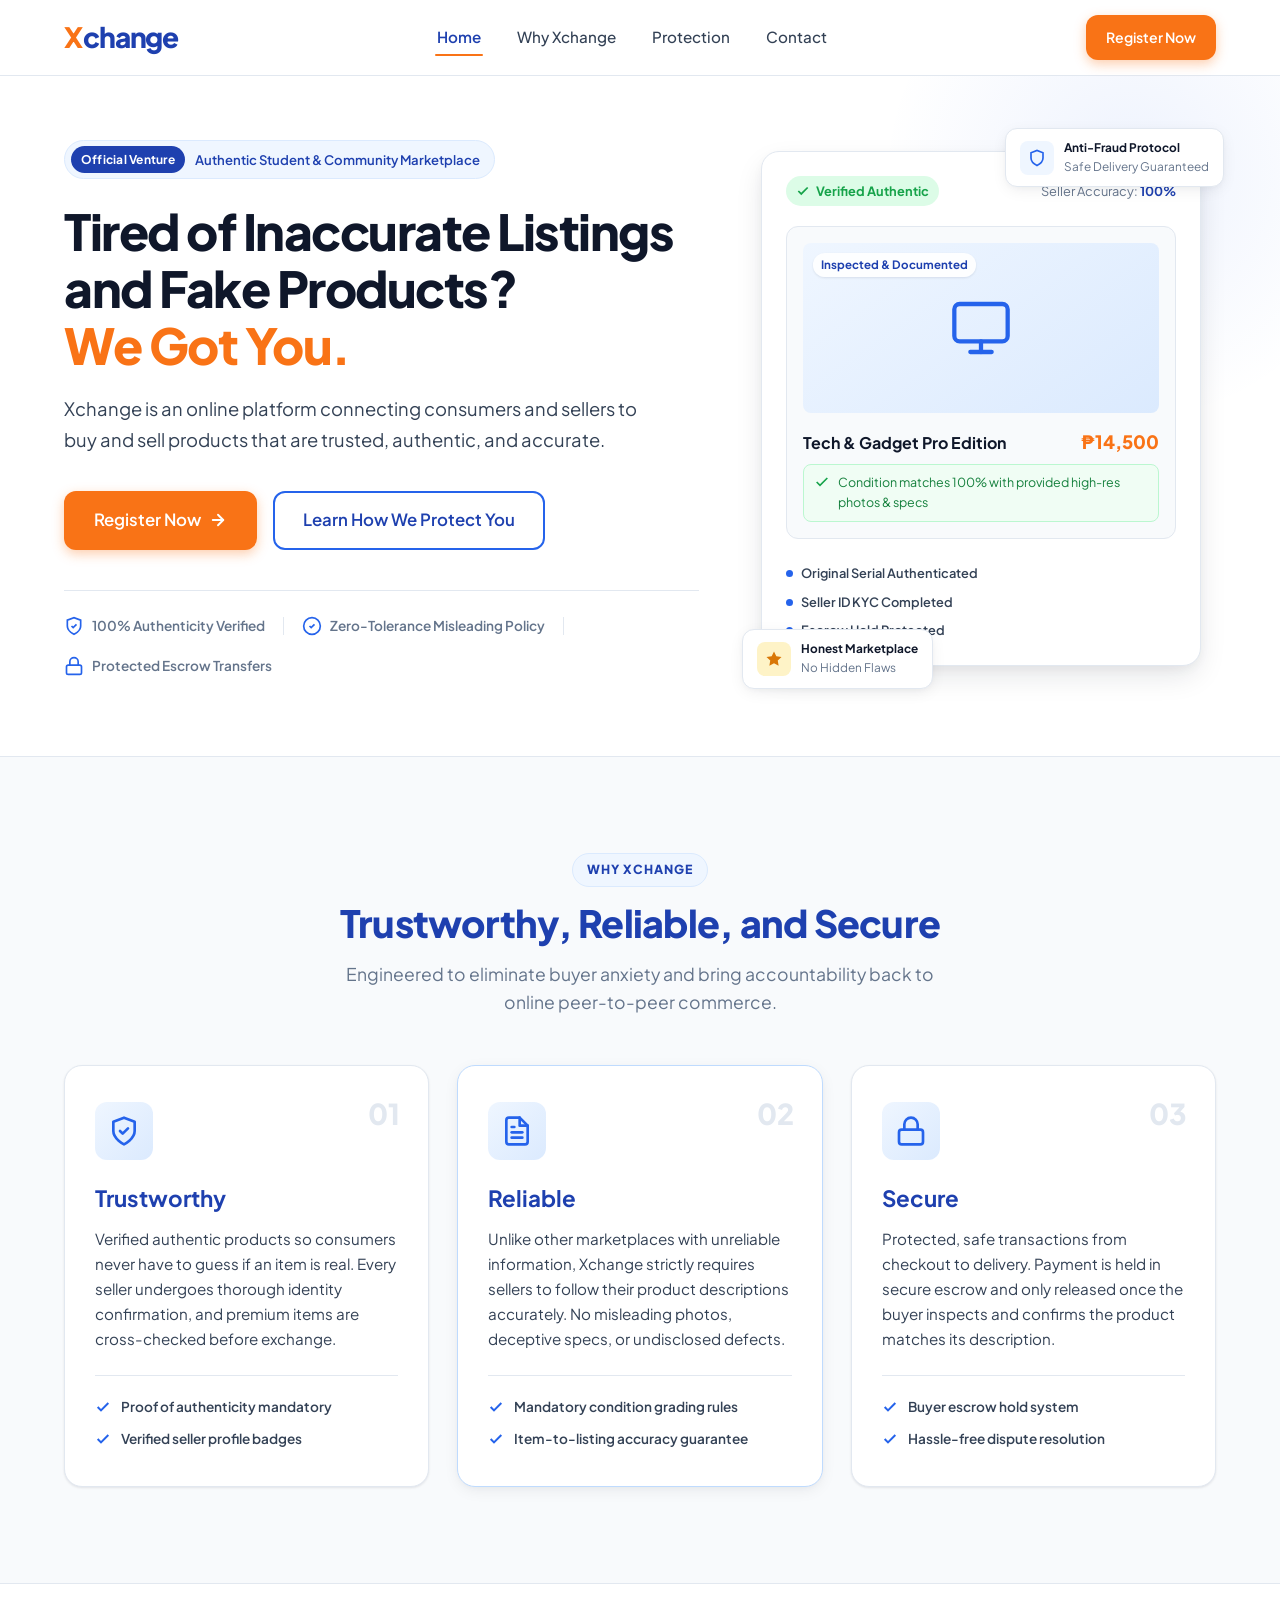
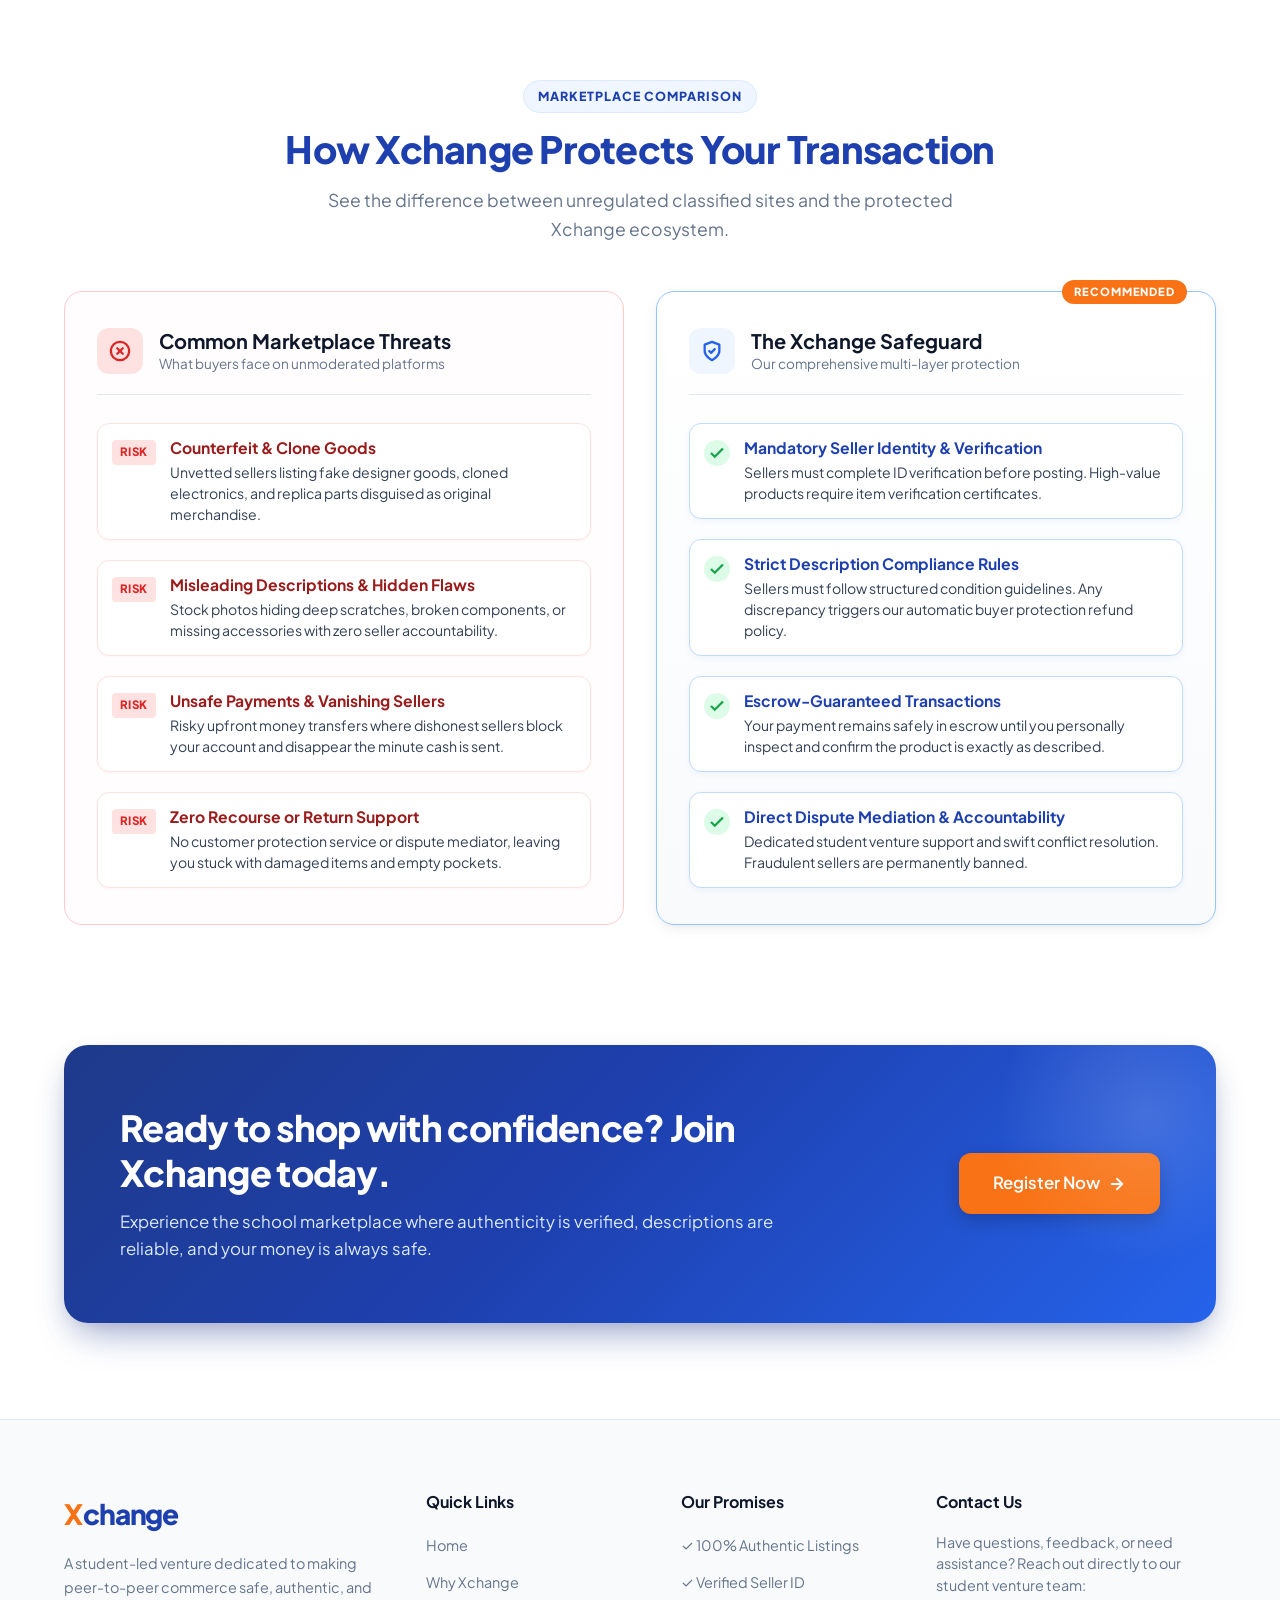
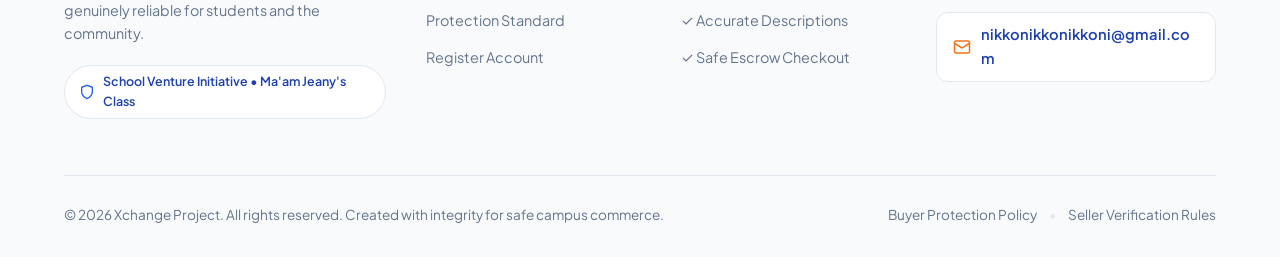
==== index.html @ 527d2213 "feat: initialize Xchange marketplace web application with HTML, CSS, and JS" ====
<!DOCTYPE html>
<html lang="en">
<head>
  <meta charset="UTF-8">
  <meta name="viewport" content="width=device-width, initial-scale=1.0">
  <meta name="description" content="Xchange - A trusted, reliable, and secure online platform connecting consumers and sellers for verified, authentic, and accurate product listings.">
  <title>Xchange | Trustworthy, Reliable & Secure Marketplace</title>
  
  <!-- Google Fonts: Inter -->
  <link rel="preconnect" href="https://fonts.googleapis.com">
  <link rel="preconnect" href="https://fonts.gstatic.com" crossorigin>
  <link href="https://fonts.googleapis.com/css2?family=Plus+Jakarta+Sans:wght@400;500;600;700;800&family=Inter:wght@400;500;600;700&display=swap" rel="stylesheet">
  
  <!-- Main Stylesheet -->
  <link rel="stylesheet" href="styles.css">
</head>
<body>

  <!-- ==================== NAVIGATION BAR ==================== -->
  <header class="navbar" id="top-navbar">
    <div class="nav-container">
      <!-- Brand Logo -->
      <a href="#home" class="logo" aria-label="Xchange Home">
        <span class="logo-x">X</span><span class="logo-change">change</span>
      </a>

      <!-- Desktop Navigation Links -->
      <nav class="nav-links" id="nav-menu" aria-label="Primary Navigation">
        <a href="#home" class="nav-link active">Home</a>
        <a href="#why-xchange" class="nav-link">Why Xchange</a>
        <a href="#protection" class="nav-link">Protection</a>
        <a href="#contact" class="nav-link">Contact</a>
      </nav>

      <!-- Nav CTA & Mobile Hamburger -->
      <div class="nav-actions">
        <button type="button" class="btn btn-primary btn-nav-cta btn-register">Register Now</button>
        <button type="button" class="mobile-toggle" id="mobile-toggle" aria-label="Toggle navigation menu" aria-expanded="false" aria-controls="nav-menu">
          <span class="hamburger-bar"></span>
          <span class="hamburger-bar"></span>
          <span class="hamburger-bar"></span>
        </button>
      </div>
    </div>
  </header>

  <!-- Mobile Navigation Drawer Backdrop -->
  <div class="mobile-overlay" id="mobile-overlay"></div>

  <main>
    <!-- ==================== HERO SECTION ==================== -->
    <section class="hero-section" id="home">
      <div class="container hero-container">
        <!-- Hero Content (Left) -->
        <div class="hero-content">
          <div class="hero-pill">
            <span class="pill-badge">Official Venture</span>
            <span class="pill-text">Authentic Student & Community Marketplace</span>
          </div>
          
          <h1 class="hero-title">
            Tired of Inaccurate Listings and Fake Products? <span class="text-gradient">We Got You.</span>
          </h1>
          
          <p class="hero-subheadline">
            Xchange is an online platform connecting consumers and sellers to buy and sell products that are trusted, authentic, and accurate.
          </p>

          <div class="hero-cta-group">
            <button type="button" class="btn btn-primary btn-lg btn-register">
              <span>Register Now</span>
              <svg class="icon-arrow" width="18" height="18" viewBox="0 0 24 24" fill="none" stroke="currentColor" stroke-width="2.5" stroke-linecap="round" stroke-linejoin="round">
                <line x1="5" y1="12" x2="19" y2="12"></line>
                <polyline points="12 5 19 12 12 19"></polyline>
              </svg>
            </button>
            <a href="#protection" class="btn btn-outline btn-lg">
              <span>Learn How We Protect You</span>
            </a>
          </div>

          <!-- Micro Trust Stats -->
          <div class="hero-trust-bar">
            <div class="trust-item">
              <svg class="trust-icon" width="20" height="20" viewBox="0 0 24 24" fill="none" stroke="currentColor" stroke-width="2">
                <path d="M12 22s8-4 8-10V5l-8-3-8 3v7c0 6 8 10 8 10z"></path>
                <path d="m9 12 2 2 4-4"></path>
              </svg>
              <span>100% Authenticity Verified</span>
            </div>
            <div class="trust-divider"></div>
            <div class="trust-item">
              <svg class="trust-icon" width="20" height="20" viewBox="0 0 24 24" fill="none" stroke="currentColor" stroke-width="2">
                <circle cx="12" cy="12" r="10"></circle>
                <path d="m9 12 2 2 4-4"></path>
              </svg>
              <span>Zero-Tolerance Misleading Policy</span>
            </div>
            <div class="trust-divider"></div>
            <div class="trust-item">
              <svg class="trust-icon" width="20" height="20" viewBox="0 0 24 24" fill="none" stroke="currentColor" stroke-width="2">
                <rect x="3" y="11" width="18" height="11" rx="2" ry="2"></rect>
                <path d="M7 11V7a5 5 0 0 1 10 0v4"></path>
              </svg>
              <span>Protected Escrow Transfers</span>
            </div>
          </div>
        </div>

        <!-- Hero Visual Mockup (Right) -->
        <div class="hero-visual">
          <div class="visual-card">
            <!-- Simulated Verified Product Showcase -->
            <div class="visual-card-header">
              <div class="badge-status-verified">
                <svg width="14" height="14" viewBox="0 0 24 24" fill="none" stroke="currentColor" stroke-width="3">
                  <path d="M20 6L9 17l-5-5"></path>
                </svg>
                <span>Verified Authentic</span>
              </div>
              <span class="seller-score">Seller Accuracy: <strong>100%</strong></span>
            </div>

            <div class="product-preview">
              <div class="preview-image-placeholder">
                <div class="preview-glow"></div>
                <div class="preview-tag">Inspected & Documented</div>
                <div class="product-icon-wrap">
                  <svg width="64" height="64" viewBox="0 0 24 24" fill="none" stroke="#2563EB" stroke-width="1.6" stroke-linecap="round" stroke-linejoin="round">
                    <rect x="2" y="3" width="20" height="14" rx="2" ry="2"></rect>
                    <line x1="8" y1="21" x2="16" y2="21"></line>
                    <line x1="12" y1="17" x2="12" y2="21"></line>
                  </svg>
                </div>
              </div>

              <div class="product-details">
                <div class="product-meta">
                  <h4 class="product-name">Tech & Gadget Pro Edition</h4>
                  <span class="product-price">₱14,500</span>
                </div>
                <p class="product-desc-check">
                  <svg width="16" height="16" viewBox="0 0 24 24" fill="none" stroke="#16A34A" stroke-width="2.5">
                    <polyline points="20 6 9 17 4 12"></polyline>
                  </svg>
                  <span>Condition matches 100% with provided high-res photos & specs</span>
                </p>
              </div>
            </div>

            <!-- Verification Checklist inside card -->
            <div class="verification-mini-list">
              <div class="mini-check">
                <span class="check-dot"></span>
                <span>Original Serial Authenticated</span>
              </div>
              <div class="mini-check">
                <span class="check-dot"></span>
                <span>Seller ID KYC Completed</span>
              </div>
              <div class="mini-check">
                <span class="check-dot"></span>
                <span>Escrow Hold Protected</span>
              </div>
            </div>

            <!-- Floating Badge Elements -->
            <div class="floating-badge floating-badge-top">
              <div class="badge-icon shield-bg">
                <svg width="18" height="18" viewBox="0 0 24 24" fill="none" stroke="#2563EB" stroke-width="2.2">
                  <path d="M12 22s8-4 8-10V5l-8-3-8 3v7c0 6 8 10 8 10z"></path>
                </svg>
              </div>
              <div class="badge-text">
                <strong>Anti-Fraud Protocol</strong>
                <span>Safe Delivery Guaranteed</span>
              </div>
            </div>

            <div class="floating-badge floating-badge-bottom">
              <div class="badge-icon star-bg">
                <svg width="18" height="18" viewBox="0 0 24 24" fill="currentColor" stroke="none">
                  <polygon points="12 2 15.09 8.26 22 9.27 17 14.14 18.18 21.02 12 17.77 5.82 21.02 7 14.14 2 9.27 8.91 8.26 12 2"></polygon>
                </svg>
              </div>
              <div class="badge-text">
                <strong>Honest Marketplace</strong>
                <span>No Hidden Flaws</span>
              </div>
            </div>
          </div>
        </div>
      </div>
    </section>

    <!-- ==================== CORE VALUES SECTION ==================== -->
    <section class="values-section" id="why-xchange">
      <div class="container">
        <div class="section-header text-center">
          <span class="section-tag">WHY XCHANGE</span>
          <h2 class="section-title">Trustworthy, Reliable, and Secure</h2>
          <p class="section-subtitle">
            Engineered to eliminate buyer anxiety and bring accountability back to online peer-to-peer commerce.
          </p>
        </div>

        <div class="values-grid">
          <!-- Card 1: Trustworthy -->
          <div class="value-card">
            <div class="value-icon-box">
              <svg width="32" height="32" viewBox="0 0 24 24" fill="none" stroke="currentColor" stroke-width="2" stroke-linecap="round" stroke-linejoin="round">
                <path d="M12 22s8-4 8-10V5l-8-3-8 3v7c0 6 8 10 8 10z"></path>
                <path d="m9 12 2 2 4-4"></path>
              </svg>
            </div>
            <span class="value-number">01</span>
            <h3 class="value-title">Trustworthy</h3>
            <p class="value-description">
              Verified authentic products so consumers never have to guess if an item is real. Every seller undergoes thorough identity confirmation, and premium items are cross-checked before exchange.
            </p>
            <ul class="value-perks">
              <li>
                <svg width="16" height="16" viewBox="0 0 24 24" fill="none" stroke="currentColor" stroke-width="3">
                  <polyline points="20 6 9 17 4 12"></polyline>
                </svg>
                <span>Proof of authenticity mandatory</span>
              </li>
              <li>
                <svg width="16" height="16" viewBox="0 0 24 24" fill="none" stroke="currentColor" stroke-width="3">
                  <polyline points="20 6 9 17 4 12"></polyline>
                </svg>
                <span>Verified seller profile badges</span>
              </li>
            </ul>
          </div>

          <!-- Card 2: Reliable -->
          <div class="value-card highlight-card">
            <div class="value-icon-box">
              <svg width="32" height="32" viewBox="0 0 24 24" fill="none" stroke="currentColor" stroke-width="2" stroke-linecap="round" stroke-linejoin="round">
                <path d="M14 2H6a2 2 0 0 0-2 2v16a2 2 0 0 0 2 2h12a2 2 0 0 0 2-2V8z"></path>
                <polyline points="14 2 14 8 20 8"></polyline>
                <line x1="16" y1="13" x2="8" y2="13"></line>
                <line x1="16" y1="17" x2="8" y2="17"></line>
                <polyline points="10 9 9 9 8 9"></polyline>
              </svg>
            </div>
            <span class="value-number">02</span>
            <h3 class="value-title">Reliable</h3>
            <p class="value-description">
              Unlike other marketplaces with unreliable information, Xchange strictly requires sellers to follow their product descriptions accurately. No misleading photos, deceptive specs, or undisclosed defects.
            </p>
            <ul class="value-perks">
              <li>
                <svg width="16" height="16" viewBox="0 0 24 24" fill="none" stroke="currentColor" stroke-width="3">
                  <polyline points="20 6 9 17 4 12"></polyline>
                </svg>
                <span>Mandatory condition grading rules</span>
              </li>
              <li>
                <svg width="16" height="16" viewBox="0 0 24 24" fill="none" stroke="currentColor" stroke-width="3">
                  <polyline points="20 6 9 17 4 12"></polyline>
                </svg>
                <span>Item-to-listing accuracy guarantee</span>
              </li>
            </ul>
          </div>

          <!-- Card 3: Secure -->
          <div class="value-card">
            <div class="value-icon-box">
              <svg width="32" height="32" viewBox="0 0 24 24" fill="none" stroke="currentColor" stroke-width="2" stroke-linecap="round" stroke-linejoin="round">
                <rect x="3" y="11" width="18" height="11" rx="2" ry="2"></rect>
                <path d="M7 11V7a5 5 0 0 1 10 0v4"></path>
              </svg>
            </div>
            <span class="value-number">03</span>
            <h3 class="value-title">Secure</h3>
            <p class="value-description">
              Protected, safe transactions from checkout to delivery. Payment is held in secure escrow and only released once the buyer inspects and confirms the product matches its description.
            </p>
            <ul class="value-perks">
              <li>
                <svg width="16" height="16" viewBox="0 0 24 24" fill="none" stroke="currentColor" stroke-width="3">
                  <polyline points="20 6 9 17 4 12"></polyline>
                </svg>
                <span>Buyer escrow hold system</span>
              </li>
              <li>
                <svg width="16" height="16" viewBox="0 0 24 24" fill="none" stroke="currentColor" stroke-width="3">
                  <polyline points="20 6 9 17 4 12"></polyline>
                </svg>
                <span>Hassle-free dispute resolution</span>
              </li>
            </ul>
          </div>
        </div>
      </div>
    </section>

    <!-- ==================== THREAT PROTECTION SECTION ==================== -->
    <section class="protection-section" id="protection">
      <div class="container">
        <div class="section-header text-center">
          <span class="section-tag">MARKETPLACE COMPARISON</span>
          <h2 class="section-title">How Xchange Protects Your Transaction</h2>
          <p class="section-subtitle">
            See the difference between unregulated classified sites and the protected Xchange ecosystem.
          </p>
        </div>

        <div class="comparison-grid">
          <!-- Column 1: Common Threats (Other Marketplaces) -->
          <div class="comparison-col threats-col">
            <div class="comparison-header">
              <div class="threat-icon-badge">
                <svg width="22" height="22" viewBox="0 0 24 24" fill="none" stroke="currentColor" stroke-width="2.5" stroke-linecap="round" stroke-linejoin="round">
                  <circle cx="12" cy="12" r="10"></circle>
                  <line x1="15" y1="9" x2="9" y2="15"></line>
                  <line x1="9" y1="9" x2="15" y2="15"></line>
                </svg>
              </div>
              <div>
                <h3 class="col-title">Common Marketplace Threats</h3>
                <p class="col-subtitle">What buyers face on unmoderated platforms</p>
              </div>
            </div>

            <div class="threat-items">
              <div class="threat-item">
                <div class="threat-badge">Risk</div>
                <div class="threat-text">
                  <h4>Counterfeit & Clone Goods</h4>
                  <p>Unvetted sellers listing fake designer goods, cloned electronics, and replica parts disguised as original merchandise.</p>
                </div>
              </div>

              <div class="threat-item">
                <div class="threat-badge">Risk</div>
                <div class="threat-text">
                  <h4>Misleading Descriptions & Hidden Flaws</h4>
                  <p>Stock photos hiding deep scratches, broken components, or missing accessories with zero seller accountability.</p>
                </div>
              </div>

              <div class="threat-item">
                <div class="threat-badge">Risk</div>
                <div class="threat-text">
                  <h4>Unsafe Payments & Vanishing Sellers</h4>
                  <p>Risky upfront money transfers where dishonest sellers block your account and disappear the minute cash is sent.</p>
                </div>
              </div>

              <div class="threat-item">
                <div class="threat-badge">Risk</div>
                <div class="threat-text">
                  <h4>Zero Recourse or Return Support</h4>
                  <p>No customer protection service or dispute mediator, leaving you stuck with damaged items and empty pockets.</p>
                </div>
              </div>
            </div>
          </div>

          <!-- Column 2: Xchange Protection Standard -->
          <div class="comparison-col solution-col">
            <div class="comparison-header">
              <div class="solution-icon-badge">
                <svg width="22" height="22" viewBox="0 0 24 24" fill="none" stroke="currentColor" stroke-width="2.5" stroke-linecap="round" stroke-linejoin="round">
                  <path d="M12 22s8-4 8-10V5l-8-3-8 3v7c0 6 8 10 8 10z"></path>
                  <path d="m9 12 2 2 4-4"></path>
                </svg>
              </div>
              <div>
                <h3 class="col-title">The Xchange Safeguard</h3>
                <p class="col-subtitle">Our comprehensive multi-layer protection</p>
              </div>
            </div>

            <div class="solution-items">
              <div class="solution-item">
                <div class="solution-check">
                  <svg width="18" height="18" viewBox="0 0 24 24" fill="none" stroke="currentColor" stroke-width="3">
                    <polyline points="20 6 9 17 4 12"></polyline>
                  </svg>
                </div>
                <div class="solution-text">
                  <h4>Mandatory Seller Identity & Verification</h4>
                  <p>Sellers must complete ID verification before posting. High-value products require item verification certificates.</p>
                </div>
              </div>

              <div class="solution-item">
                <div class="solution-check">
                  <svg width="18" height="18" viewBox="0 0 24 24" fill="none" stroke="currentColor" stroke-width="3">
                    <polyline points="20 6 9 17 4 12"></polyline>
                  </svg>
                </div>
                <div class="solution-text">
                  <h4>Strict Description Compliance Rules</h4>
                  <p>Sellers must follow structured condition guidelines. Any discrepancy triggers our automatic buyer protection refund policy.</p>
                </div>
              </div>

              <div class="solution-item">
                <div class="solution-check">
                  <svg width="18" height="18" viewBox="0 0 24 24" fill="none" stroke="currentColor" stroke-width="3">
                    <polyline points="20 6 9 17 4 12"></polyline>
                  </svg>
                </div>
                <div class="solution-text">
                  <h4>Escrow-Guaranteed Transactions</h4>
                  <p>Your payment remains safely in escrow until you personally inspect and confirm the product is exactly as described.</p>
                </div>
              </div>

              <div class="solution-item">
                <div class="solution-check">
                  <svg width="18" height="18" viewBox="0 0 24 24" fill="none" stroke="currentColor" stroke-width="3">
                    <polyline points="20 6 9 17 4 12"></polyline>
                  </svg>
                </div>
                <div class="solution-text">
                  <h4>Direct Dispute Mediation & Accountability</h4>
                  <p>Dedicated student venture support and swift conflict resolution. Fraudulent sellers are permanently banned.</p>
                </div>
              </div>
            </div>
          </div>
        </div>
      </div>
    </section>

    <!-- ==================== CALL TO ACTION BANNER ==================== -->
    <section class="cta-banner-section">
      <div class="container">
        <div class="cta-banner-box">
          <div class="cta-banner-content">
            <h2 class="cta-title">Ready to shop with confidence? Join Xchange today.</h2>
            <p class="cta-desc">
              Experience the school marketplace where authenticity is verified, descriptions are reliable, and your money is always safe.
            </p>
          </div>
          <div class="cta-banner-action">
            <button type="button" class="btn btn-primary btn-banner btn-register">
              <span>Register Now</span>
              <svg width="18" height="18" viewBox="0 0 24 24" fill="none" stroke="currentColor" stroke-width="2.5" stroke-linecap="round" stroke-linejoin="round">
                <line x1="5" y1="12" x2="19" y2="12"></line>
                <polyline points="12 5 19 12 12 19"></polyline>
              </svg>
            </button>
          </div>
        </div>
      </div>
    </section>
  </main>

  <!-- ==================== FOOTER ==================== -->
  <footer class="footer" id="contact">
    <div class="container">
      <div class="footer-grid">
        <!-- Brand & Mission Column -->
        <div class="footer-col footer-brand-col">
          <a href="#home" class="logo footer-logo">
            <span class="logo-x">X</span><span class="logo-change">change</span>
          </a>
          <p class="footer-desc">
            A student-led venture dedicated to making peer-to-peer commerce safe, authentic, and genuinely reliable for students and the community.
          </p>
          <div class="footer-badge">
            <svg width="16" height="16" viewBox="0 0 24 24" fill="none" stroke="currentColor" stroke-width="2">
              <path d="M12 22s8-4 8-10V5l-8-3-8 3v7c0 6 8 10 8 10z"></path>
            </svg>
            <span>School Venture Initiative • Ma'am Jeany's Class</span>
          </div>
        </div>

        <!-- Quick Links Column -->
        <div class="footer-col">
          <h4 class="footer-heading">Quick Links</h4>
          <ul class="footer-links">
            <li><a href="#home">Home</a></li>
            <li><a href="#why-xchange">Why Xchange</a></li>
            <li><a href="#protection">Protection Standard</a></li>
            <li><a href="#register" class="btn-register">Register Account</a></li>
          </ul>
        </div>

        <!-- Platform Pillars Column -->
        <div class="footer-col">
          <h4 class="footer-heading">Our Promises</h4>
          <ul class="footer-links">
            <li><span>✓ 100% Authentic Listings</span></li>
            <li><span>✓ Verified Seller ID</span></li>
            <li><span>✓ Accurate Descriptions</span></li>
            <li><span>✓ Safe Escrow Checkout</span></li>
          </ul>
        </div>

        <!-- Contact Column -->
        <div class="footer-col">
          <h4 class="footer-heading">Contact Us</h4>
          <p class="footer-contact-text">
            Have questions, feedback, or need assistance? Reach out directly to our student venture team:
          </p>
          <a href="mailto:nikkonikkonikkoni@gmail.com" class="footer-email-link">
            <svg width="18" height="18" viewBox="0 0 24 24" fill="none" stroke="currentColor" stroke-width="2" stroke-linecap="round" stroke-linejoin="round">
              <rect x="2" y="4" width="20" height="16" rx="2"></rect>
              <path d="m22 7-8.97 5.7a1.94 1.94 0 0 1-2.06 0L2 7"></path>
            </svg>
            <span>nikkonikkonikkoni@gmail.com</span>
          </a>
        </div>
      </div>

      <!-- Footer Bottom -->
      <div class="footer-bottom">
        <p>&copy; 2026 Xchange Project. All rights reserved. Created with integrity for safe campus commerce.</p>
        <div class="footer-bottom-links">
          <a href="#protection">Buyer Protection Policy</a>
          <span class="sep">•</span>
          <a href="#why-xchange">Seller Verification Rules</a>
        </div>
      </div>
    </div>
  </footer>

  <!-- ==================== REGISTRATION MODAL ==================== -->
  <div class="modal-overlay" id="register-modal" role="dialog" aria-modal="true" aria-labelledby="modal-title" aria-hidden="true">
    <div class="modal-dialog">
      <!-- Close Button -->
      <button type="button" class="modal-close" id="modal-close-btn" aria-label="Close Registration Dialog">
        &times;
      </button>

      <!-- Modal State 1: Registration Form -->
      <div class="modal-form-view" id="modal-form-view">
        <div class="modal-header">
          <div class="modal-logo">
            <span class="logo-x">X</span><span class="logo-change">change</span>
          </div>
          <h3 class="modal-title" id="modal-title">Join Xchange Today</h3>
          <p class="modal-subtitle">Register to buy or sell authentic, verified products with full transaction protection.</p>
        </div>

        <form id="registration-form" class="registration-form" novalidate>
          <!-- Full Name -->
          <div class="form-group">
            <label for="reg-name" class="form-label">Full Name <span class="required">*</span></label>
            <input type="text" id="reg-name" name="name" class="form-control" placeholder="e.g. Maria Santos" required autocomplete="name">
            <span class="form-error" id="name-error">Please enter your full name.</span>
          </div>

          <!-- Email Address -->
          <div class="form-group">
            <label for="reg-email" class="form-label">Email Address <span class="required">*</span></label>
            <input type="email" id="reg-email" name="email" class="form-control" placeholder="e.g. maria@school.edu" required autocomplete="email">
            <span class="form-error" id="email-error">Please enter a valid email address.</span>
          </div>

          <!-- Role Selector -->
          <div class="form-group">
            <label class="form-label">I want to join as: <span class="required">*</span></label>
            <div class="role-selector-grid">
              <label class="role-option active" for="role-buyer">
                <input type="radio" id="role-buyer" name="userRole" value="Buyer" checked>
                <div class="role-card-content">
                  <div class="role-header">
                    <span class="role-title">Buyer</span>
                    <span class="role-radio-dot"></span>
                  </div>
                  <span class="role-desc">Browse & purchase authentic items safely with escrow protection.</span>
                </div>
              </label>

              <label class="role-option" for="role-seller">
                <input type="radio" id="role-seller" name="userRole" value="Seller">
                <div class="role-card-content">
                  <div class="role-header">
                    <span class="role-title">Seller</span>
                    <span class="role-radio-dot"></span>
                  </div>
                  <span class="role-desc">List accurate items and reach trustworthy buyers who value authenticity.</span>
                </div>
              </label>
            </div>
          </div>

          <!-- Terms Checkbox -->
          <div class="form-group form-check">
            <label class="checkbox-label" for="reg-terms">
              <input type="checkbox" id="reg-terms" name="terms" required checked>
              <span class="checkbox-custom"></span>
              <span class="checkbox-text">
                I agree to the Xchange <a href="#protection" class="link-inline">Authenticity & Accurate Listing Guidelines</a>.
              </span>
            </label>
            <span class="form-error" id="terms-error">You must agree to the guidelines to continue.</span>
          </div>

          <!-- Submit Button -->
          <button type="submit" class="btn btn-primary btn-block btn-submit" id="submit-btn">
            <span class="btn-text">Create Account</span>
            <span class="btn-spinner" aria-hidden="true"></span>
          </button>
        </form>
      </div>

      <!-- Modal State 2: Confirmation Message -->
      <div class="modal-success-view" id="modal-success-view" style="display: none;">
        <div class="success-icon-wrap">
          <svg width="48" height="48" viewBox="0 0 24 24" fill="none" stroke="#16A34A" stroke-width="2.5" stroke-linecap="round" stroke-linejoin="round">
            <path d="M22 11.08V12a10 10 0 1 1-5.93-9.14"></path>
            <polyline points="22 4 12 14.01 9 11.01"></polyline>
          </svg>
        </div>
        <h3 class="success-title">Account Created Successfully!</h3>
        <p class="success-message">
          Welcome to Xchange, <strong id="success-user-name">Friend</strong>! Your registration as a <strong id="success-user-role">Buyer</strong> has been confirmed.
        </p>
        <div class="success-details-box">
          <p>We've sent a verification link and onboarding guide to:</p>
          <p class="success-user-email" id="success-user-email">user@example.com</p>
        </div>
        <p class="success-note">
          You are now ready to experience a marketplace with verified authenticity and 100% accurate listings.
        </p>
        <button type="button" class="btn btn-primary btn-block" id="modal-done-btn">
          Start Exploring Xchange
        </button>
      </div>
    </div>
  </div>

  <!-- Main JavaScript File -->
  <script src="script.js"></script>
</body>
</html>
---- styles.css ----
/* ==========================================================================
   Xchange - Modern Marketplace Landing Page Styles
   Base Color: #FFFFFF & #F8FAFC
   Brand Colors: Trustworthy Blue (#1E40AF, #2563EB) & Vibrant Orange (#F97316)
   ========================================================================== */

/* --- 1. CSS Variables & Reset --- */
:root {
  /* Brand Palette */
  --color-primary-blue: #1E40AF;
  --color-primary-blue-hover: #1D4ED8;
  --color-accent-blue: #2563EB;
  --color-blue-light: #EFF6FF;
  --color-blue-subtle: #DBEAFE;

  --color-brand-orange: #F97316;
  --color-brand-orange-hover: #EA580C;
  --color-orange-light: #FFF7ED;
  --color-orange-glow: rgba(249, 115, 22, 0.35);

  /* Neutrals & Backgrounds */
  --color-bg-white: #FFFFFF;
  --color-bg-alt: #F8FAFC;
  --color-bg-card: #FFFFFF;
  --color-text-main: #0F172A;
  --color-text-body: #334155;
  --color-text-muted: #64748B;
  --color-border: #E2E8F0;
  --color-border-hover: #CBD5E1;

  /* State Colors */
  --color-success: #16A34A;
  --color-success-bg: #DCFCE7;
  --color-danger: #DC2626;
  --color-danger-bg: #FEE2E2;
  --color-warning: #D97706;

  /* Typography */
  --font-family-base: 'Plus Jakarta Sans', 'Inter', -apple-system, BlinkMacSystemFont, "Segoe UI", Roboto, sans-serif;
  --font-size-base: 1rem;
  /* 16px */

  /* Layout & Spacing */
  --max-width: 1200px;
  --nav-height: 76px;
  --radius-sm: 8px;
  --radius-md: 12px;
  --radius-lg: 18px;
  --radius-full: 9999px;

  /* Shadows */
  --shadow-sm: 0 1px 3px rgba(15, 23, 42, 0.06), 0 1px 2px rgba(15, 23, 42, 0.04);
  --shadow-md: 0 4px 16px -2px rgba(15, 23, 42, 0.08), 0 2px 6px -2px rgba(15, 23, 42, 0.04);
  --shadow-lg: 0 12px 30px -4px rgba(15, 23, 42, 0.12), 0 4px 12px -2px rgba(15, 23, 42, 0.05);
  --shadow-orange: 0 8px 24px -4px var(--color-orange-glow);
  --shadow-blue: 0 10px 25px -4px rgba(37, 99, 235, 0.25);

  /* Transitions */
  --transition-fast: 0.18s ease;
  --transition-normal: 0.28s ease;
  --transition-spring: 0.4s cubic-bezier(0.16, 1, 0.3, 1);
}

*,
*::before,
*::after {
  box-sizing: border-box;
  margin: 0;
  padding: 0;
}

html {
  font-size: 16px;
  scroll-behavior: smooth;
  scroll-padding-top: calc(var(--nav-height) + 16px);
  -webkit-font-smoothing: antialiased;
  -moz-osx-font-smoothing: grayscale;
}

body {
  font-family: var(--font-family-base);
  color: var(--color-text-body);
  background-color: var(--color-bg-white);
  line-height: 1.6;
  overflow-x: hidden;
}

/* Prevent body scrolling when modal or mobile menu is active */
body.modal-open,
body.mobile-nav-open {
  overflow: hidden;
}

img,
svg {
  display: block;
  max-width: 100%;
}

a {
  color: inherit;
  text-decoration: none;
  transition: color var(--transition-fast);
}

button,
input,
select,
textarea {
  font: inherit;
  color: inherit;
}

/* Utility Containers */
.container {
  width: 100%;
  max-width: var(--max-width);
  margin-left: auto;
  margin-right: auto;
  padding-left: 24px;
  padding-right: 24px;
}

/* --- 2. Typography & Section Headers --- */
h1,
h2,
h3,
h4,
h5,
h6 {
  color: var(--color-text-main);
  font-weight: 700;
  line-height: 1.25;
}

.text-center {
  text-align: center;
}

.section-tag {
  display: inline-block;
  font-size: 0.78rem;
  font-weight: 800;
  letter-spacing: 0.08em;
  text-transform: uppercase;
  color: var(--color-primary-blue);
  background-color: var(--color-blue-light);
  padding: 6px 14px;
  border-radius: var(--radius-full);
  margin-bottom: 12px;
  border: 1px solid var(--color-blue-subtle);
}

.section-title {
  font-size: 2.35rem;
  font-weight: 800;
  color: var(--color-primary-blue);
  margin-bottom: 14px;
  letter-spacing: -0.02em;
}

.section-subtitle {
  font-size: 1.1rem;
  color: var(--color-text-muted);
  max-width: 640px;
  margin-left: auto;
  margin-right: auto;
}

.section-header {
  margin-bottom: 48px;
}

/* --- 3. Buttons & Interactive Links --- */
.btn {
  display: inline-flex;
  align-items: center;
  justify-content: center;
  gap: 8px;
  font-weight: 600;
  font-size: 0.95rem;
  padding: 11px 22px;
  border-radius: var(--radius-md);
  border: 2px solid transparent;
  cursor: pointer;
  transition: all var(--transition-fast);
  text-decoration: none;
  white-space: nowrap;
}

.btn-primary {
  background-color: var(--color-brand-orange);
  color: #FFFFFF;
  box-shadow: 0 4px 12px var(--color-orange-glow);
}

.btn-primary:hover {
  background-color: var(--color-brand-orange-hover);
  transform: translateY(-2px);
  box-shadow: var(--shadow-orange);
}

.btn-primary:active {
  transform: translateY(0);
}

.btn-outline {
  background-color: transparent;
  border-color: var(--color-accent-blue);
  color: var(--color-primary-blue);
}

.btn-outline:hover {
  background-color: var(--color-blue-light);
  color: var(--color-primary-blue-hover);
  border-color: var(--color-primary-blue-hover);
  transform: translateY(-2px);
}

.btn-lg {
  padding: 14px 28px;
  font-size: 1.05rem;
  border-radius: var(--radius-md);
}

.btn-block {
  width: 100%;
}

.btn-banner {
  background-color: var(--color-brand-orange);
  color: #FFFFFF;
  padding: 15px 32px;
  font-size: 1.05rem;
  border-radius: var(--radius-md);
  box-shadow: 0 6px 18px rgba(0, 0, 0, 0.2);
}

.btn-banner:hover {
  background-color: #FB923C;
  transform: translateY(-2px);
  box-shadow: 0 10px 24px rgba(0, 0, 0, 0.3);
}

/* Brand Logo Styling */
.logo {
  display: inline-flex;
  align-items: center;
  font-size: 1.75rem;
  font-weight: 800;
  letter-spacing: -0.04em;
  text-decoration: none;
  user-select: none;
  transition: transform var(--transition-fast);
}

.logo:hover {
  transform: scale(1.02);
}

.logo-x {
  color: var(--color-brand-orange);
  margin-right: 1px;
}

.logo-change {
  color: var(--color-primary-blue);
}

/* --- 4. Navigation Bar --- */
.navbar {
  position: sticky;
  top: 0;
  left: 0;
  right: 0;
  height: var(--nav-height);
  background-color: rgba(255, 255, 255, 0.94);
  backdrop-filter: blur(12px);
  -webkit-backdrop-filter: blur(12px);
  border-bottom: 1px solid var(--color-border);
  z-index: 1000;
  transition: box-shadow var(--transition-normal);
}

.navbar.scrolled {
  box-shadow: var(--shadow-sm);
}

.nav-container {
  max-width: var(--max-width);
  height: 100%;
  margin: 0 auto;
  padding: 0 24px;
  display: flex;
  align-items: center;
  justify-content: space-between;
}

.nav-links {
  display: flex;
  align-items: center;
  gap: 32px;
}

.nav-link {
  font-size: 0.95rem;
  font-weight: 500;
  color: var(--color-text-body);
  position: relative;
  padding: 6px 2px;
  transition: color var(--transition-fast);
}

.nav-link:hover {
  color: var(--color-primary-blue);
}

.nav-link.active {
  color: var(--color-primary-blue);
  font-weight: 600;
}

.nav-link.active::after {
  content: '';
  position: absolute;
  bottom: 0;
  left: 0;
  width: 100%;
  height: 2px;
  background-color: var(--color-brand-orange);
  border-radius: var(--radius-full);
}

.nav-actions {
  display: flex;
  align-items: center;
  gap: 16px;
}

.btn-nav-cta {
  font-size: 0.88rem;
  padding: 9px 18px;
}

/* Mobile Hamburger Toggle */
.mobile-toggle {
  display: none;
  background: none;
  border: none;
  cursor: pointer;
  padding: 8px;
  margin-right: -8px;
  flex-direction: column;
  justify-content: center;
  gap: 5px;
}

.hamburger-bar {
  display: block;
  width: 24px;
  height: 2.5px;
  background-color: var(--color-primary-blue);
  border-radius: 4px;
  transition: transform var(--transition-fast), opacity var(--transition-fast);
}

.mobile-toggle.active .hamburger-bar:nth-child(1) {
  transform: translateY(7.5px) rotate(45deg);
}

.mobile-toggle.active .hamburger-bar:nth-child(2) {
  opacity: 0;
}

.mobile-toggle.active .hamburger-bar:nth-child(3) {
  transform: translateY(-7.5px) rotate(-45deg);
}

.mobile-overlay {
  display: none;
  position: fixed;
  inset: 0;
  background: rgba(15, 23, 42, 0.4);
  backdrop-filter: blur(4px);
  z-index: 998;
}

/* --- 5. Hero Section --- */
.hero-section {
  position: relative;
  background-color: var(--color-bg-white);
  padding: 64px 0 80px 0;
  overflow: hidden;
}

.hero-section::before {
  content: '';
  position: absolute;
  top: -150px;
  right: -100px;
  width: 500px;
  height: 500px;
  background: radial-gradient(circle, rgba(37, 99, 235, 0.08) 0%, rgba(255, 255, 255, 0) 70%);
  border-radius: 50%;
  pointer-events: none;
  z-index: 0;
}

.hero-container {
  display: grid;
  grid-template-columns: 1.15fr 0.85fr;
  align-items: center;
  gap: 48px;
  position: relative;
  z-index: 1;
}

.hero-pill {
  display: inline-flex;
  align-items: center;
  gap: 10px;
  background-color: var(--color-blue-light);
  border: 1px solid var(--color-blue-subtle);
  border-radius: var(--radius-full);
  padding: 5px 14px 5px 6px;
  margin-bottom: 24px;
}

.pill-badge {
  background-color: var(--color-primary-blue);
  color: #FFFFFF;
  font-size: 0.75rem;
  font-weight: 700;
  padding: 4px 10px;
  border-radius: var(--radius-full);
  letter-spacing: 0.02em;
}

.pill-text {
  font-size: 0.82rem;
  font-weight: 600;
  color: var(--color-primary-blue);
}

.hero-title {
  font-size: 3.1rem;
  font-weight: 800;
  line-height: 1.15;
  letter-spacing: -0.03em;
  margin-bottom: 20px;
  color: var(--color-text-main);
}

.text-gradient {
  color: var(--color-brand-orange);
  position: relative;
  display: inline-block;
}

.hero-subheadline {
  font-size: 1.15rem;
  color: var(--color-text-body);
  line-height: 1.65;
  margin-bottom: 36px;
  max-width: 580px;
}

.hero-cta-group {
  display: flex;
  align-items: center;
  flex-wrap: wrap;
  gap: 16px;
  margin-bottom: 40px;
}

.hero-trust-bar {
  display: flex;
  align-items: center;
  flex-wrap: wrap;
  gap: 18px;
  padding-top: 24px;
  border-top: 1px solid var(--color-border);
}

.trust-item {
  display: flex;
  align-items: center;
  gap: 8px;
  font-size: 0.85rem;
  font-weight: 600;
  color: var(--color-text-muted);
}

.trust-icon {
  color: var(--color-accent-blue);
  flex-shrink: 0;
}

.trust-divider {
  width: 1px;
  height: 18px;
  background-color: var(--color-border);
}

/* --- Hero Visual Card --- */
.hero-visual {
  position: relative;
  display: flex;
  justify-content: center;
}

.visual-card {
  position: relative;
  width: 100%;
  max-width: 440px;
  background: #FFFFFF;
  border: 1px solid var(--color-border);
  border-radius: var(--radius-lg);
  padding: 24px;
  box-shadow: var(--shadow-lg);
  transition: transform var(--transition-normal);
}

.visual-card:hover {
  transform: translateY(-4px);
}

.visual-card-header {
  display: flex;
  align-items: center;
  justify-content: space-between;
  margin-bottom: 20px;
}

.badge-status-verified {
  display: inline-flex;
  align-items: center;
  gap: 6px;
  background-color: var(--color-success-bg);
  color: var(--color-success);
  font-size: 0.8rem;
  font-weight: 700;
  padding: 5px 10px;
  border-radius: var(--radius-full);
}

.seller-score {
  font-size: 0.8rem;
  color: var(--color-text-muted);
}

.seller-score strong {
  color: var(--color-primary-blue);
}

.product-preview {
  background-color: var(--color-bg-alt);
  border: 1px solid var(--color-border);
  border-radius: var(--radius-md);
  padding: 16px;
  margin-bottom: 20px;
}

.preview-image-placeholder {
  position: relative;
  height: 170px;
  background: linear-gradient(145deg, #EFF6FF, #DBEAFE);
  border-radius: var(--radius-sm);
  display: flex;
  align-items: center;
  justify-content: center;
  overflow: hidden;
  margin-bottom: 14px;
}

.preview-tag {
  position: absolute;
  top: 10px;
  left: 10px;
  background-color: rgba(255, 255, 255, 0.9);
  color: var(--color-primary-blue);
  font-size: 0.72rem;
  font-weight: 700;
  padding: 3px 8px;
  border-radius: var(--radius-full);
  box-shadow: var(--shadow-sm);
}

.product-icon-wrap {
  position: relative;
  z-index: 2;
  transition: transform var(--transition-spring);
}

.visual-card:hover .product-icon-wrap {
  transform: scale(1.08);
}

.product-meta {
  display: flex;
  align-items: baseline;
  justify-content: space-between;
  margin-bottom: 8px;
}

.product-name {
  font-size: 1rem;
  font-weight: 700;
  color: var(--color-text-main);
}

.product-price {
  font-size: 1.15rem;
  font-weight: 800;
  color: var(--color-brand-orange);
}

.product-desc-check {
  display: flex;
  align-items: flex-start;
  gap: 8px;
  font-size: 0.78rem;
  color: #15803D;
  background-color: #F0FDF4;
  padding: 8px 10px;
  border-radius: var(--radius-sm);
  border: 1px solid #BBF7D0;
}

.product-desc-check svg {
  flex-shrink: 0;
  margin-top: 1px;
}

.verification-mini-list {
  display: flex;
  flex-direction: column;
  gap: 8px;
  padding-top: 4px;
}

.mini-check {
  display: flex;
  align-items: center;
  gap: 8px;
  font-size: 0.8rem;
  font-weight: 600;
  color: var(--color-text-body);
}

.check-dot {
  width: 7px;
  height: 7px;
  background-color: var(--color-accent-blue);
  border-radius: 50%;
}

/* Floating Badges */
.floating-badge {
  position: absolute;
  background: #FFFFFF;
  border: 1px solid var(--color-border);
  box-shadow: var(--shadow-md);
  border-radius: var(--radius-md);
  padding: 10px 14px;
  display: flex;
  align-items: center;
  gap: 10px;
  z-index: 3;
  animation: floatSubtle 3s ease-in-out infinite alternate;
}

.floating-badge-top {
  top: -24px;
  right: -24px;
}

.floating-badge-bottom {
  bottom: -24px;
  left: -20px;
  animation-delay: 1.5s;
}

@keyframes floatSubtle {
  0% {
    transform: translateY(0);
  }

  100% {
    transform: translateY(-6px);
  }
}

.badge-icon {
  width: 34px;
  height: 34px;
  border-radius: 8px;
  display: flex;
  align-items: center;
  justify-content: center;
  flex-shrink: 0;
}

.shield-bg {
  background-color: var(--color-blue-light);
}

.star-bg {
  background-color: #FEF3C7;
  color: #D97706;
}

.badge-text {
  display: flex;
  flex-direction: column;
  font-size: 0.74rem;
}

.badge-text strong {
  color: var(--color-text-main);
  font-weight: 700;
}

.badge-text span {
  color: var(--color-text-muted);
}

/* --- 6. Core Values Section --- */
.values-section {
  background-color: var(--color-bg-alt);
  padding: 96px 0;
  border-top: 1px solid var(--color-border);
  border-bottom: 1px solid var(--color-border);
}

.values-grid {
  display: grid;
  grid-template-columns: repeat(3, 1fr);
  gap: 28px;
}

.value-card {
  position: relative;
  background-color: var(--color-bg-white);
  border: 1px solid var(--color-border);
  border-radius: var(--radius-lg);
  padding: 36px 30px;
  display: flex;
  flex-direction: column;
  transition: all var(--transition-normal);
  box-shadow: var(--shadow-sm);
}

.value-card:hover {
  transform: translateY(-6px);
  box-shadow: var(--shadow-lg);
  border-color: var(--color-accent-blue);
}

.value-card.highlight-card {
  border-color: #BFDBFE;
  box-shadow: var(--shadow-md);
}

.value-icon-box {
  width: 58px;
  height: 58px;
  border-radius: var(--radius-md);
  background: linear-gradient(135deg, var(--color-blue-light), var(--color-blue-subtle));
  color: var(--color-accent-blue);
  display: flex;
  align-items: center;
  justify-content: center;
  margin-bottom: 24px;
  transition: transform var(--transition-fast), background-color var(--transition-fast);
}

.value-card:hover .value-icon-box {
  background: var(--color-accent-blue);
  color: #FFFFFF;
  transform: scale(1.05);
}

.value-number {
  position: absolute;
  top: 24px;
  right: 28px;
  font-size: 1.8rem;
  font-weight: 800;
  color: #E2E8F0;
  user-select: none;
}

.value-title {
  font-size: 1.4rem;
  font-weight: 700;
  color: var(--color-primary-blue);
  margin-bottom: 14px;
}

.value-description {
  font-size: 0.95rem;
  color: var(--color-text-body);
  line-height: 1.65;
  margin-bottom: 24px;
  flex-grow: 1;
}

.value-perks {
  list-style: none;
  display: flex;
  flex-direction: column;
  gap: 10px;
  border-top: 1px solid var(--color-border);
  padding-top: 20px;
}

.value-perks li {
  display: flex;
  align-items: center;
  gap: 10px;
  font-size: 0.85rem;
  font-weight: 600;
  color: var(--color-text-body);
}

.value-perks li svg {
  color: var(--color-accent-blue);
  flex-shrink: 0;
}

/* --- 7. Threat Protection Section --- */
.protection-section {
  background-color: var(--color-bg-white);
  padding: 96px 0;
}

.comparison-grid {
  display: grid;
  grid-template-columns: 1fr 1fr;
  gap: 32px;
  align-items: stretch;
}

.comparison-col {
  border-radius: var(--radius-lg);
  padding: 36px 32px;
  display: flex;
  flex-direction: column;
  border: 1px solid var(--color-border);
}

/* Column 1: Common Threats */
.threats-col {
  background-color: #FFFDFD;
  border-color: #FECACA;
}

.threat-icon-badge {
  width: 46px;
  height: 46px;
  background-color: var(--color-danger-bg);
  color: var(--color-danger);
  border-radius: var(--radius-md);
  display: flex;
  align-items: center;
  justify-content: center;
  flex-shrink: 0;
}

.threat-items {
  display: flex;
  flex-direction: column;
  gap: 20px;
  margin-top: 28px;
}

.threat-item {
  display: flex;
  gap: 14px;
  align-items: flex-start;
  padding: 14px;
  background-color: #FFFFFF;
  border-radius: var(--radius-md);
  border: 1px solid #FEE2E2;
  box-shadow: 0 1px 3px rgba(220, 38, 38, 0.04);
}

.threat-badge {
  background-color: #FEE2E2;
  color: var(--color-danger);
  font-size: 0.72rem;
  font-weight: 800;
  text-transform: uppercase;
  padding: 3px 8px;
  border-radius: 4px;
  letter-spacing: 0.04em;
  flex-shrink: 0;
  margin-top: 2px;
}

.threat-text h4 {
  font-size: 0.98rem;
  font-weight: 700;
  color: #991B1B;
  margin-bottom: 4px;
}

.threat-text p {
  font-size: 0.88rem;
  color: var(--color-text-body);
  line-height: 1.5;
}

/* Column 2: Xchange Standard */
.solution-col {
  background: linear-gradient(180deg, #FFFFFF, #F8FAFC);
  border-color: #93C5FD;
  box-shadow: var(--shadow-md);
  position: relative;
}

.solution-col::before {
  content: 'RECOMMENDED';
  position: absolute;
  top: -12px;
  right: 28px;
  background: var(--color-brand-orange);
  color: #FFFFFF;
  font-size: 0.7rem;
  font-weight: 800;
  letter-spacing: 0.08em;
  padding: 3px 12px;
  border-radius: var(--radius-full);
}

.solution-icon-badge {
  width: 46px;
  height: 46px;
  background-color: var(--color-blue-light);
  color: var(--color-accent-blue);
  border-radius: var(--radius-md);
  display: flex;
  align-items: center;
  justify-content: center;
  flex-shrink: 0;
}

.comparison-header {
  display: flex;
  align-items: center;
  gap: 16px;
  padding-bottom: 20px;
  border-bottom: 1px solid var(--color-border);
}

.col-title {
  font-size: 1.25rem;
  font-weight: 700;
}

.col-subtitle {
  font-size: 0.85rem;
  color: var(--color-text-muted);
}

.solution-items {
  display: flex;
  flex-direction: column;
  gap: 20px;
  margin-top: 28px;
}

.solution-item {
  display: flex;
  gap: 14px;
  align-items: flex-start;
  padding: 14px;
  background-color: #FFFFFF;
  border-radius: var(--radius-md);
  border: 1px solid #BFDBFE;
  box-shadow: 0 2px 6px rgba(37, 99, 235, 0.06);
}

.solution-check {
  width: 26px;
  height: 26px;
  background-color: var(--color-success-bg);
  color: var(--color-success);
  border-radius: 50%;
  display: flex;
  align-items: center;
  justify-content: center;
  flex-shrink: 0;
  margin-top: 2px;
}

.solution-text h4 {
  font-size: 0.98rem;
  font-weight: 700;
  color: var(--color-primary-blue);
  margin-bottom: 4px;
}

.solution-text p {
  font-size: 0.88rem;
  color: var(--color-text-body);
  line-height: 1.5;
}

/* --- 8. CTA Banner Section --- */
.cta-banner-section {
  background-color: var(--color-bg-white);
  padding: 24px 0 96px 0;
}

.cta-banner-box {
  background: linear-gradient(135deg, #1E3A8A 0%, #1E40AF 45%, #2563EB 100%);
  border-radius: 24px;
  padding: 60px 56px;
  display: flex;
  align-items: center;
  justify-content: space-between;
  gap: 36px;
  box-shadow: var(--shadow-lg), 0 20px 40px -15px rgba(30, 64, 175, 0.4);
  position: relative;
  overflow: hidden;
}

.cta-banner-box::after {
  content: '';
  position: absolute;
  top: -80px;
  right: -80px;
  width: 300px;
  height: 300px;
  background: radial-gradient(circle, rgba(255, 255, 255, 0.15) 0%, rgba(255, 255, 255, 0) 70%);
  border-radius: 50%;
  pointer-events: none;
}

.cta-banner-content {
  max-width: 660px;
}

.cta-title {
  color: #FFFFFF;
  font-size: 2.25rem;
  font-weight: 800;
  line-height: 1.25;
  margin-bottom: 14px;
  letter-spacing: -0.02em;
}

.cta-desc {
  color: #DBEAFE;
  font-size: 1.05rem;
  line-height: 1.6;
}

.cta-banner-action {
  flex-shrink: 0;
}

/* --- 9. Footer --- */
.footer {
  background-color: var(--color-bg-alt);
  border-top: 1px solid var(--color-border);
  padding: 72px 0 32px 0;
}

.footer-grid {
  display: grid;
  grid-template-columns: 1.5fr 1fr 1fr 1.3fr;
  gap: 40px;
  margin-bottom: 56px;
}

.footer-logo {
  margin-bottom: 16px;
}

.footer-desc {
  font-size: 0.9rem;
  color: var(--color-text-muted);
  line-height: 1.6;
  margin-bottom: 20px;
  max-width: 320px;
}

.footer-badge {
  display: inline-flex;
  align-items: center;
  gap: 8px;
  background-color: #FFFFFF;
  border: 1px solid var(--color-border);
  border-radius: var(--radius-full);
  padding: 6px 14px;
  font-size: 0.78rem;
  font-weight: 600;
  color: var(--color-primary-blue);
}

.footer-badge svg {
  color: var(--color-accent-blue);
  flex-shrink: 0;
}

.footer-heading {
  font-size: 1rem;
  font-weight: 700;
  color: var(--color-text-main);
  margin-bottom: 20px;
}

.footer-links {
  list-style: none;
  display: flex;
  flex-direction: column;
  gap: 12px;
}

.footer-links a {
  font-size: 0.9rem;
  color: var(--color-text-muted);
}

.footer-links a:hover {
  color: var(--color-primary-blue);
  text-decoration: underline;
}

.footer-links span {
  font-size: 0.9rem;
  color: var(--color-text-muted);
}

.footer-contact-text {
  font-size: 0.9rem;
  color: var(--color-text-muted);
  margin-bottom: 16px;
  line-height: 1.5;
}

.footer-email-link {
  display: inline-flex;
  align-items: center;
  gap: 10px;
  background-color: #FFFFFF;
  border: 1px solid var(--color-border);
  padding: 10px 16px;
  border-radius: var(--radius-md);
  font-size: 0.92rem;
  font-weight: 600;
  color: var(--color-primary-blue);
  transition: all var(--transition-fast);
  word-break: break-all;
}

.footer-email-link svg {
  color: var(--color-brand-orange);
  flex-shrink: 0;
}

.footer-email-link:hover {
  border-color: var(--color-accent-blue);
  background-color: var(--color-blue-light);
  transform: translateY(-2px);
  box-shadow: var(--shadow-sm);
}

.footer-bottom {
  border-top: 1px solid var(--color-border);
  padding-top: 28px;
  display: flex;
  align-items: center;
  justify-content: space-between;
  flex-wrap: wrap;
  gap: 16px;
  font-size: 0.85rem;
  color: var(--color-text-muted);
}

.footer-bottom-links {
  display: flex;
  align-items: center;
  gap: 12px;
}

.footer-bottom-links a:hover {
  color: var(--color-primary-blue);
}

.footer-bottom-links .sep {
  color: var(--color-border);
}

/* --- 10. Registration Modal --- */
.modal-overlay {
  position: fixed;
  inset: 0;
  background-color: rgba(15, 23, 42, 0.65);
  backdrop-filter: blur(8px);
  -webkit-backdrop-filter: blur(8px);
  display: flex;
  align-items: center;
  justify-content: center;
  padding: 20px;
  z-index: 2000;
  opacity: 0;
  visibility: hidden;
  transition: opacity var(--transition-normal), visibility var(--transition-normal);
}

.modal-overlay.active {
  opacity: 1;
  visibility: visible;
}

.modal-dialog {
  position: relative;
  width: 100%;
  max-width: 520px;
  background-color: #FFFFFF;
  border-radius: 20px;
  padding: 36px;
  box-shadow: 0 25px 50px -12px rgba(15, 23, 42, 0.25);
  transform: scale(0.94) translateY(12px);
  transition: transform var(--transition-spring);
  max-height: 90vh;
  overflow-y: auto;
}

.modal-overlay.active .modal-dialog {
  transform: scale(1) translateY(0);
}

.modal-close {
  position: absolute;
  top: 18px;
  right: 18px;
  width: 36px;
  height: 36px;
  border-radius: 50%;
  background: var(--color-bg-alt);
  border: 1px solid var(--color-border);
  font-size: 1.5rem;
  line-height: 1;
  color: var(--color-text-muted);
  cursor: pointer;
  display: flex;
  align-items: center;
  justify-content: center;
  transition: all var(--transition-fast);
}

.modal-close:hover {
  background-color: #F1F5F9;
  color: var(--color-text-main);
}

.modal-header {
  text-align: center;
  margin-bottom: 24px;
}

.modal-logo {
  font-size: 1.7rem;
  font-weight: 800;
  margin-bottom: 8px;
}

.modal-title {
  font-size: 1.5rem;
  font-weight: 800;
  color: var(--color-primary-blue);
  margin-bottom: 6px;
}

.modal-subtitle {
  font-size: 0.9rem;
  color: var(--color-text-muted);
  line-height: 1.45;
}

/* Form Controls */
.registration-form {
  display: flex;
  flex-direction: column;
  gap: 18px;
}

.form-group {
  display: flex;
  flex-direction: column;
  gap: 6px;
}

.form-label {
  font-size: 0.88rem;
  font-weight: 600;
  color: var(--color-text-main);
}

.form-label .required {
  color: var(--color-brand-orange);
}

.form-control {
  width: 100%;
  padding: 12px 14px;
  border: 1.5px solid var(--color-border);
  border-radius: var(--radius-md);
  font-size: 0.95rem;
  color: var(--color-text-main);
  background-color: #FFFFFF;
  transition: all var(--transition-fast);
}

.form-control:focus {
  outline: none;
  border-color: var(--color-accent-blue);
  box-shadow: 0 0 0 3.5px rgba(37, 99, 235, 0.15);
}

.form-control.input-error {
  border-color: var(--color-danger);
  background-color: #FFFDFD;
}

.form-error {
  display: none;
  font-size: 0.78rem;
  color: var(--color-danger);
  font-weight: 500;
}

.form-error.visible {
  display: block;
}

/* Role Selector Radio Cards */
.role-selector-grid {
  display: grid;
  grid-template-columns: 1fr 1fr;
  gap: 12px;
}

.role-option {
  position: relative;
  cursor: pointer;
}

.role-option input[type="radio"] {
  position: absolute;
  opacity: 0;
  pointer-events: none;
}

.role-card-content {
  border: 1.5px solid var(--color-border);
  border-radius: var(--radius-md);
  padding: 14px;
  height: 100%;
  display: flex;
  flex-direction: column;
  transition: all var(--transition-fast);
  background-color: #FFFFFF;
}

.role-option:hover .role-card-content {
  border-color: var(--color-accent-blue);
}

.role-option.active .role-card-content {
  border-color: var(--color-accent-blue);
  background-color: var(--color-blue-light);
  box-shadow: 0 0 0 1px var(--color-accent-blue);
}

.role-header {
  display: flex;
  align-items: center;
  justify-content: space-between;
  margin-bottom: 6px;
}

.role-title {
  font-size: 0.95rem;
  font-weight: 700;
  color: var(--color-primary-blue);
}

.role-radio-dot {
  width: 16px;
  height: 16px;
  border: 2px solid var(--color-border);
  border-radius: 50%;
  display: flex;
  align-items: center;
  justify-content: center;
  transition: all var(--transition-fast);
}

.role-option.active .role-radio-dot {
  border-color: var(--color-accent-blue);
  background-color: var(--color-accent-blue);
}

.role-option.active .role-radio-dot::after {
  content: '';
  width: 6px;
  height: 6px;
  background-color: #FFFFFF;
  border-radius: 50%;
}

.role-desc {
  font-size: 0.78rem;
  color: var(--color-text-muted);
  line-height: 1.4;
}

/* Checkbox */
.checkbox-label {
  display: flex;
  align-items: flex-start;
  gap: 10px;
  font-size: 0.82rem;
  color: var(--color-text-body);
  cursor: pointer;
  user-select: none;
}

.checkbox-label input[type="checkbox"] {
  position: absolute;
  opacity: 0;
}

.checkbox-custom {
  width: 18px;
  height: 18px;
  border: 1.5px solid var(--color-border);
  border-radius: 4px;
  background-color: #FFFFFF;
  display: flex;
  align-items: center;
  justify-content: center;
  flex-shrink: 0;
  margin-top: 1px;
  transition: all var(--transition-fast);
}

.checkbox-label input[type="checkbox"]:checked+.checkbox-custom {
  background-color: var(--color-primary-blue);
  border-color: var(--color-primary-blue);
}

.checkbox-label input[type="checkbox"]:checked+.checkbox-custom::after {
  content: '✓';
  color: #FFFFFF;
  font-size: 0.72rem;
  font-weight: 800;
}

.link-inline {
  color: var(--color-accent-blue);
  text-decoration: underline;
  font-weight: 500;
}

/* Submit Spinner */
.btn-submit {
  position: relative;
  margin-top: 8px;
}

.btn-spinner {
  display: none;
  width: 18px;
  height: 18px;
  border: 2px solid rgba(255, 255, 255, 0.4);
  border-top-color: #FFFFFF;
  border-radius: 50%;
  animation: spin 0.7s linear infinite;
}

.btn-submit.loading .btn-text {
  opacity: 0;
}

.btn-submit.loading .btn-spinner {
  display: block;
  position: absolute;
}

@keyframes spin {
  to {
    transform: rotate(360deg);
  }
}

/* Modal State 2: Success View */
.modal-success-view {
  text-align: center;
  padding: 16px 8px;
  display: flex;
  flex-direction: column;
  align-items: center;
}

.success-icon-wrap {
  width: 80px;
  height: 80px;
  background-color: var(--color-success-bg);
  border-radius: 50%;
  display: flex;
  align-items: center;
  justify-content: center;
  margin-bottom: 20px;
  animation: popIn 0.4s cubic-bezier(0.175, 0.885, 0.32, 1.275);
}

@keyframes popIn {
  0% {
    transform: scale(0.5);
    opacity: 0;
  }

  100% {
    transform: scale(1);
    opacity: 1;
  }
}

.success-title {
  font-size: 1.55rem;
  font-weight: 800;
  color: var(--color-text-main);
  margin-bottom: 10px;
}

.success-message {
  font-size: 0.95rem;
  color: var(--color-text-body);
  margin-bottom: 20px;
  line-height: 1.5;
}

.success-message strong {
  color: var(--color-primary-blue);
}

.success-details-box {
  background-color: var(--color-bg-alt);
  border: 1px solid var(--color-border);
  border-radius: var(--radius-md);
  padding: 16px;
  width: 100%;
  margin-bottom: 20px;
  font-size: 0.88rem;
  color: var(--color-text-muted);
}

.success-user-email {
  font-weight: 700;
  color: var(--color-brand-orange);
  font-size: 0.95rem;
  margin-top: 4px;
}

.success-note {
  font-size: 0.85rem;
  color: var(--color-text-muted);
  margin-bottom: 24px;
}

/* --- 11. Responsive Media Queries --- */
@media (max-width: 1024px) {
  .hero-title {
    font-size: 2.6rem;
  }

  .values-grid {
    grid-template-columns: 1fr;
    max-width: 560px;
    margin-left: auto;
    margin-right: auto;
  }

  .cta-banner-box {
    flex-direction: column;
    text-align: center;
    padding: 48px 32px;
  }

  .footer-grid {
    grid-template-columns: 1fr 1fr;
    gap: 36px;
  }
}

@media (max-width: 860px) {
  .hero-container {
    grid-template-columns: 1fr;
    gap: 48px;
    text-align: center;
  }

  .hero-content {
    display: flex;
    flex-direction: column;
    align-items: center;
  }

  .hero-subheadline {
    margin-left: auto;
    margin-right: auto;
  }

  .hero-cta-group {
    justify-content: center;
  }

  .hero-trust-bar {
    justify-content: center;
  }

  .comparison-grid {
    grid-template-columns: 1fr;
  }

  .floating-badge-top {
    right: 0;
  }

  .floating-badge-bottom {
    left: 0;
  }
}

@media (max-width: 768px) {
  :root {
    --nav-height: 68px;
  }

  .section-title {
    font-size: 1.85rem;
  }

  .hero-title {
    font-size: 2.15rem;
  }

  /* Mobile Nav Drawer */
  .mobile-toggle {
    display: flex;
  }

  .btn-nav-cta {
    display: none;
  }

  .nav-links {
    position: fixed;
    top: var(--nav-height);
    left: 0;
    right: 0;
    background-color: #FFFFFF;
    flex-direction: column;
    gap: 0;
    padding: 16px 24px 28px 24px;
    border-bottom: 1px solid var(--color-border);
    box-shadow: var(--shadow-lg);
    transform: translateY(-120%);
    opacity: 0;
    visibility: hidden;
    transition: transform var(--transition-normal), opacity var(--transition-normal), visibility var(--transition-normal);
    z-index: 999;
  }

  .nav-links.active {
    transform: translateY(0);
    opacity: 1;
    visibility: visible;
  }

  .nav-links.active~.mobile-overlay {
    display: block;
  }

  .nav-link {
    width: 100%;
    padding: 14px 0;
    border-bottom: 1px solid #F1F5F9;
    font-size: 1.05rem;
  }

  .nav-link.active::after {
    display: none;
  }

  .nav-link.active {
    color: var(--color-brand-orange);
    font-weight: 700;
  }

  .footer-grid {
    grid-template-columns: 1fr;
  }

  .footer-bottom {
    flex-direction: column;
    text-align: center;
    gap: 12px;
  }

  .role-selector-grid {
    grid-template-columns: 1fr;
  }

  .modal-dialog {
    padding: 28px 20px;
  }
}

@media (max-width: 480px) {
  .hero-title {
    font-size: 1.85rem;
  }

  .hero-cta-group {
    flex-direction: column;
    width: 100%;
  }

  .hero-cta-group .btn {
    width: 100%;
  }

  .hero-trust-bar {
    flex-direction: column;
    align-items: center;
    gap: 10px;
  }

  .trust-divider {
    display: none;
  }

  .cta-title {
    font-size: 1.7rem;
  }

  .cta-banner-box {
    padding: 36px 20px;
  }

  .cta-banner-action .btn {
    width: 100%;
  }
}
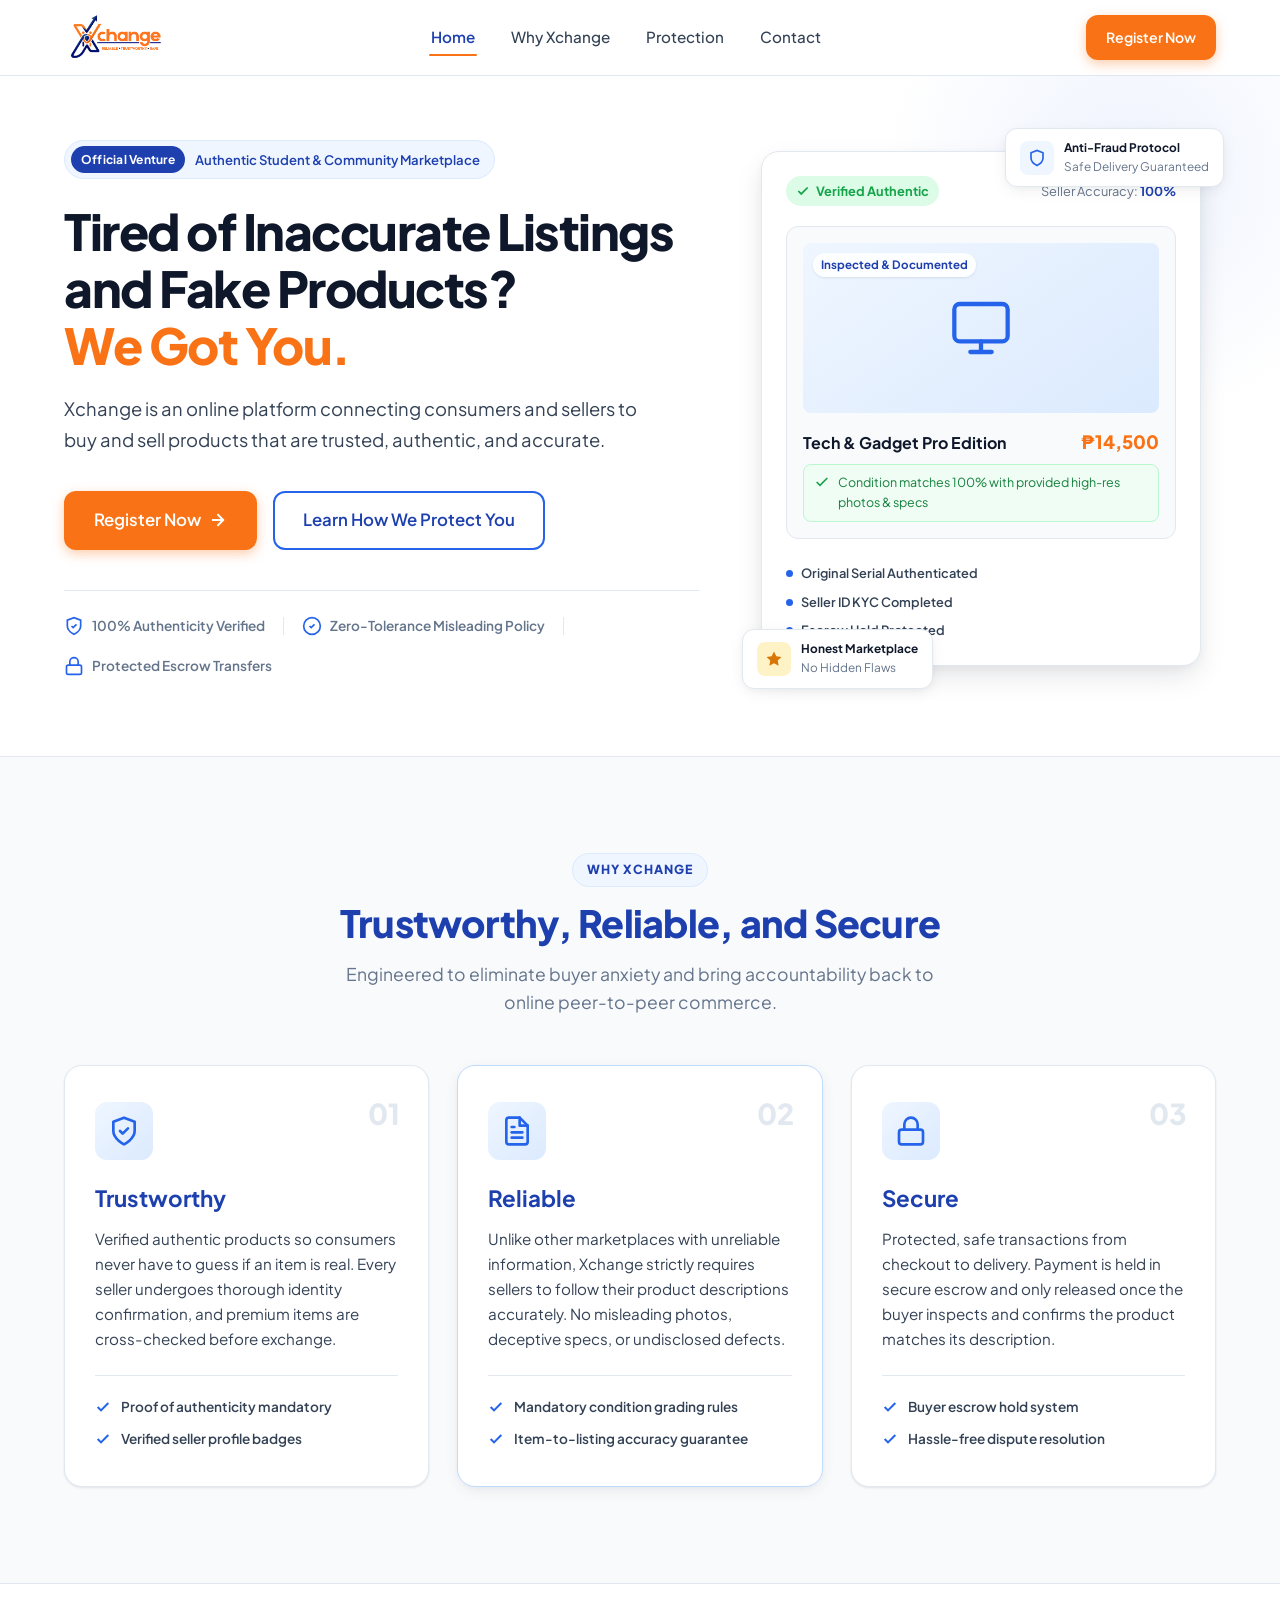
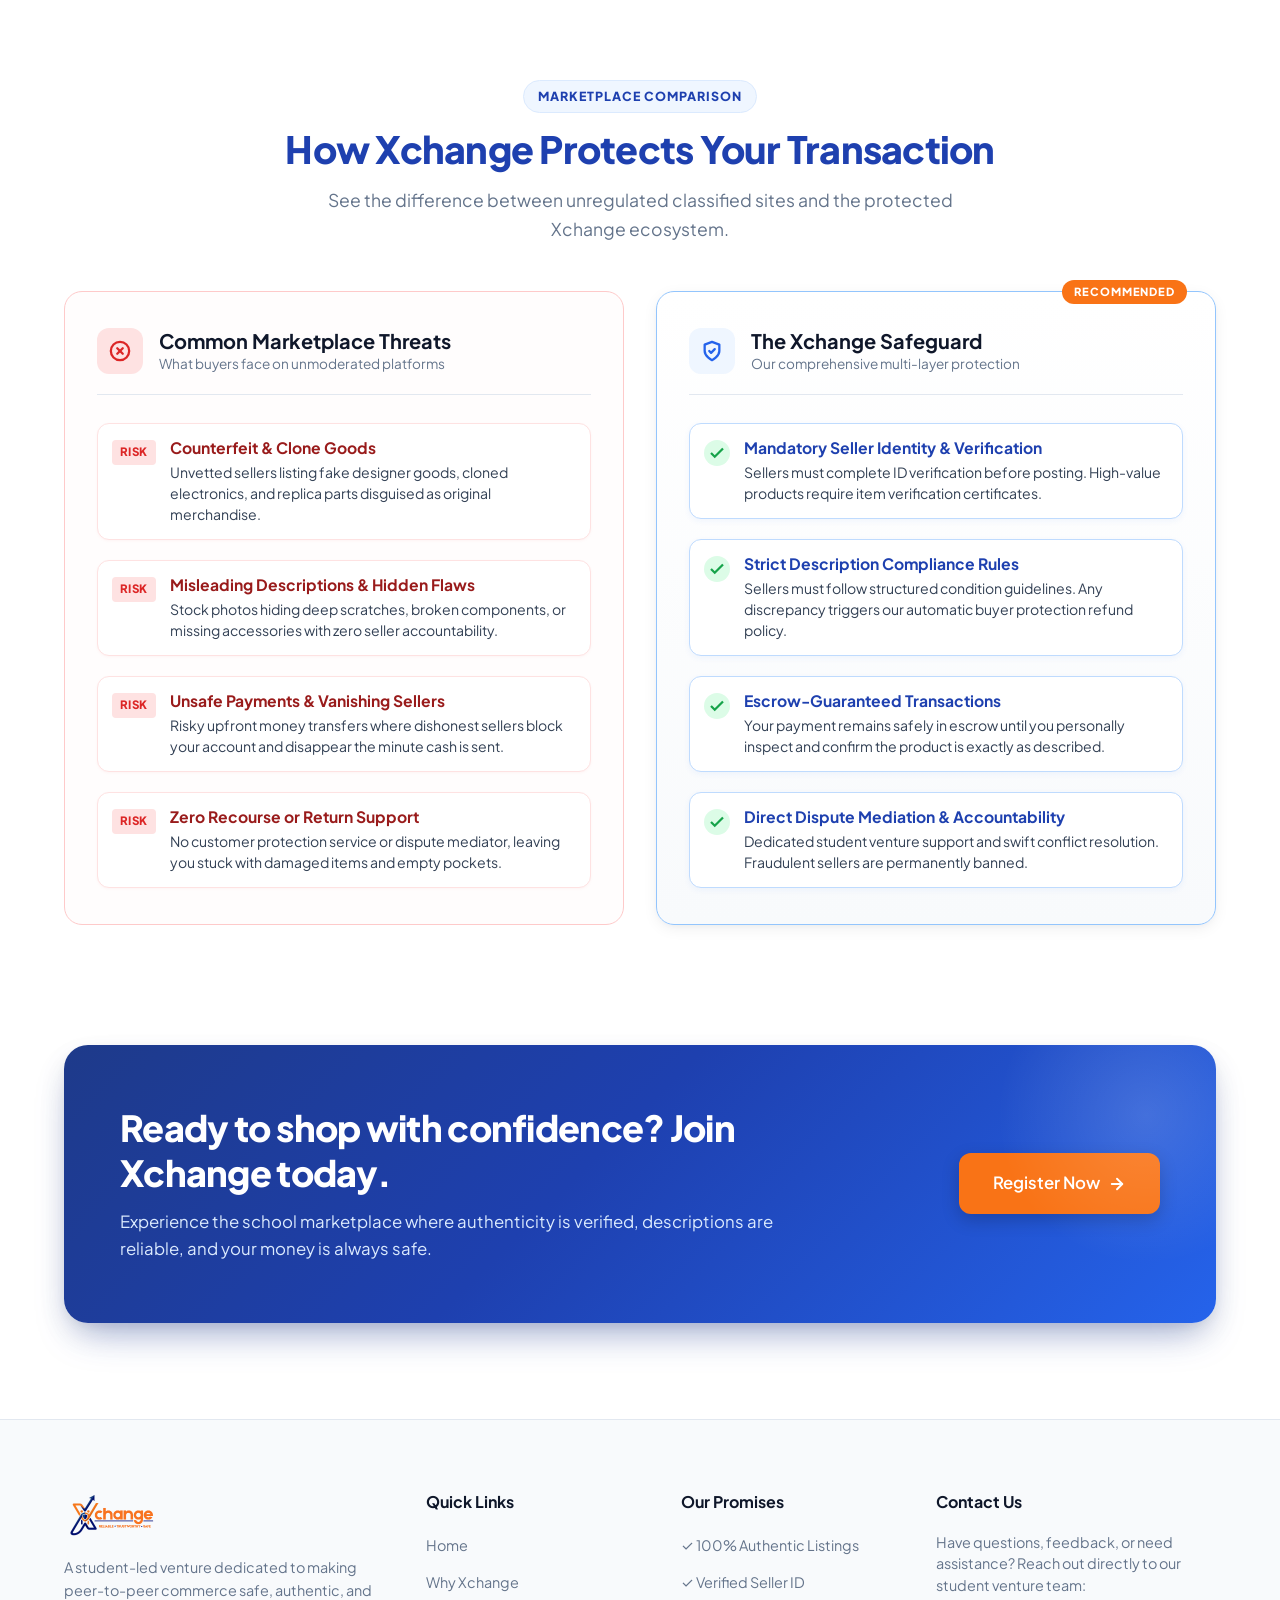
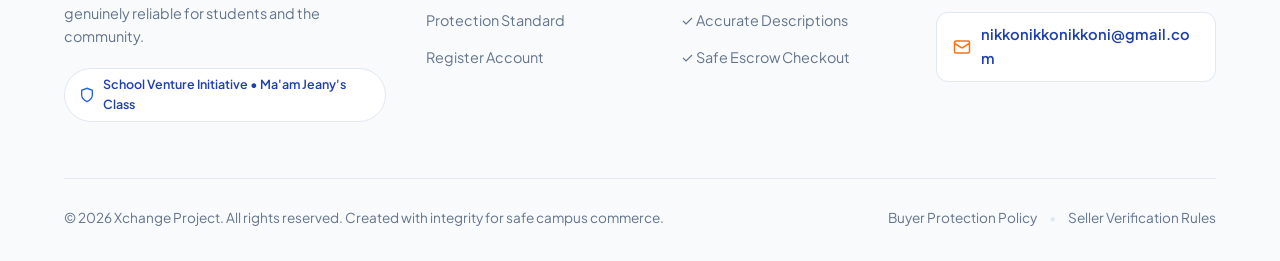
==== commit 9c65ad57: "feat: add brand logo and update markup formatting in index and styles" ====
--- a/index.html
+++ b/index.html
@@ -1,19 +1,24 @@
 <!DOCTYPE html>
 <html lang="en">
+
 <head>
   <meta charset="UTF-8">
   <meta name="viewport" content="width=device-width, initial-scale=1.0">
-  <meta name="description" content="Xchange - A trusted, reliable, and secure online platform connecting consumers and sellers for verified, authentic, and accurate product listings.">
+  <meta name="description"
+    content="Xchange - A trusted, reliable, and secure online platform connecting consumers and sellers for verified, authentic, and accurate product listings.">
   <title>Xchange | Trustworthy, Reliable & Secure Marketplace</title>
-  
+
   <!-- Google Fonts: Inter -->
   <link rel="preconnect" href="https://fonts.googleapis.com">
   <link rel="preconnect" href="https://fonts.gstatic.com" crossorigin>
-  <link href="https://fonts.googleapis.com/css2?family=Plus+Jakarta+Sans:wght@400;500;600;700;800&family=Inter:wght@400;500;600;700&display=swap" rel="stylesheet">
-  
+  <link
+    href="https://fonts.googleapis.com/css2?family=Plus+Jakarta+Sans:wght@400;500;600;700;800&family=Inter:wght@400;500;600;700&display=swap"
+    rel="stylesheet">
+
   <!-- Main Stylesheet -->
   <link rel="stylesheet" href="styles.css">
 </head>
+
 <body>
 
   <!-- ==================== NAVIGATION BAR ==================== -->
@@ -21,7 +26,7 @@
     <div class="nav-container">
       <!-- Brand Logo -->
       <a href="#home" class="logo" aria-label="Xchange Home">
-        <span class="logo-x">X</span><span class="logo-change">change</span>
+        <img src="logo.png" alt="Xchange - Reliable, Trustworthy, Safe" class="logo-img">
       </a>
 
       <!-- Desktop Navigation Links -->
@@ -35,7 +40,8 @@
       <!-- Nav CTA & Mobile Hamburger -->
       <div class="nav-actions">
         <button type="button" class="btn btn-primary btn-nav-cta btn-register">Register Now</button>
-        <button type="button" class="mobile-toggle" id="mobile-toggle" aria-label="Toggle navigation menu" aria-expanded="false" aria-controls="nav-menu">
+        <button type="button" class="mobile-toggle" id="mobile-toggle" aria-label="Toggle navigation menu"
+          aria-expanded="false" aria-controls="nav-menu">
           <span class="hamburger-bar"></span>
           <span class="hamburger-bar"></span>
           <span class="hamburger-bar"></span>
@@ -57,19 +63,21 @@
             <span class="pill-badge">Official Venture</span>
             <span class="pill-text">Authentic Student & Community Marketplace</span>
           </div>
-          
+
           <h1 class="hero-title">
             Tired of Inaccurate Listings and Fake Products? <span class="text-gradient">We Got You.</span>
           </h1>
-          
+
           <p class="hero-subheadline">
-            Xchange is an online platform connecting consumers and sellers to buy and sell products that are trusted, authentic, and accurate.
+            Xchange is an online platform connecting consumers and sellers to buy and sell products that are trusted,
+            authentic, and accurate.
           </p>
 
           <div class="hero-cta-group">
             <button type="button" class="btn btn-primary btn-lg btn-register">
               <span>Register Now</span>
-              <svg class="icon-arrow" width="18" height="18" viewBox="0 0 24 24" fill="none" stroke="currentColor" stroke-width="2.5" stroke-linecap="round" stroke-linejoin="round">
+              <svg class="icon-arrow" width="18" height="18" viewBox="0 0 24 24" fill="none" stroke="currentColor"
+                stroke-width="2.5" stroke-linecap="round" stroke-linejoin="round">
                 <line x1="5" y1="12" x2="19" y2="12"></line>
                 <polyline points="12 5 19 12 12 19"></polyline>
               </svg>
@@ -82,7 +90,8 @@
           <!-- Micro Trust Stats -->
           <div class="hero-trust-bar">
             <div class="trust-item">
-              <svg class="trust-icon" width="20" height="20" viewBox="0 0 24 24" fill="none" stroke="currentColor" stroke-width="2">
+              <svg class="trust-icon" width="20" height="20" viewBox="0 0 24 24" fill="none" stroke="currentColor"
+                stroke-width="2">
                 <path d="M12 22s8-4 8-10V5l-8-3-8 3v7c0 6 8 10 8 10z"></path>
                 <path d="m9 12 2 2 4-4"></path>
               </svg>
@@ -90,7 +99,8 @@
             </div>
             <div class="trust-divider"></div>
             <div class="trust-item">
-              <svg class="trust-icon" width="20" height="20" viewBox="0 0 24 24" fill="none" stroke="currentColor" stroke-width="2">
+              <svg class="trust-icon" width="20" height="20" viewBox="0 0 24 24" fill="none" stroke="currentColor"
+                stroke-width="2">
                 <circle cx="12" cy="12" r="10"></circle>
                 <path d="m9 12 2 2 4-4"></path>
               </svg>
@@ -98,7 +108,8 @@
             </div>
             <div class="trust-divider"></div>
             <div class="trust-item">
-              <svg class="trust-icon" width="20" height="20" viewBox="0 0 24 24" fill="none" stroke="currentColor" stroke-width="2">
+              <svg class="trust-icon" width="20" height="20" viewBox="0 0 24 24" fill="none" stroke="currentColor"
+                stroke-width="2">
                 <rect x="3" y="11" width="18" height="11" rx="2" ry="2"></rect>
                 <path d="M7 11V7a5 5 0 0 1 10 0v4"></path>
               </svg>
@@ -126,7 +137,8 @@
                 <div class="preview-glow"></div>
                 <div class="preview-tag">Inspected & Documented</div>
                 <div class="product-icon-wrap">
-                  <svg width="64" height="64" viewBox="0 0 24 24" fill="none" stroke="#2563EB" stroke-width="1.6" stroke-linecap="round" stroke-linejoin="round">
+                  <svg width="64" height="64" viewBox="0 0 24 24" fill="none" stroke="#2563EB" stroke-width="1.6"
+                    stroke-linecap="round" stroke-linejoin="round">
                     <rect x="2" y="3" width="20" height="14" rx="2" ry="2"></rect>
                     <line x1="8" y1="21" x2="16" y2="21"></line>
                     <line x1="12" y1="17" x2="12" y2="21"></line>
@@ -180,7 +192,9 @@
             <div class="floating-badge floating-badge-bottom">
               <div class="badge-icon star-bg">
                 <svg width="18" height="18" viewBox="0 0 24 24" fill="currentColor" stroke="none">
-                  <polygon points="12 2 15.09 8.26 22 9.27 17 14.14 18.18 21.02 12 17.77 5.82 21.02 7 14.14 2 9.27 8.91 8.26 12 2"></polygon>
+                  <polygon
+                    points="12 2 15.09 8.26 22 9.27 17 14.14 18.18 21.02 12 17.77 5.82 21.02 7 14.14 2 9.27 8.91 8.26 12 2">
+                  </polygon>
                 </svg>
               </div>
               <div class="badge-text">
@@ -208,7 +222,8 @@
           <!-- Card 1: Trustworthy -->
           <div class="value-card">
             <div class="value-icon-box">
-              <svg width="32" height="32" viewBox="0 0 24 24" fill="none" stroke="currentColor" stroke-width="2" stroke-linecap="round" stroke-linejoin="round">
+              <svg width="32" height="32" viewBox="0 0 24 24" fill="none" stroke="currentColor" stroke-width="2"
+                stroke-linecap="round" stroke-linejoin="round">
                 <path d="M12 22s8-4 8-10V5l-8-3-8 3v7c0 6 8 10 8 10z"></path>
                 <path d="m9 12 2 2 4-4"></path>
               </svg>
@@ -216,7 +231,8 @@
             <span class="value-number">01</span>
             <h3 class="value-title">Trustworthy</h3>
             <p class="value-description">
-              Verified authentic products so consumers never have to guess if an item is real. Every seller undergoes thorough identity confirmation, and premium items are cross-checked before exchange.
+              Verified authentic products so consumers never have to guess if an item is real. Every seller undergoes
+              thorough identity confirmation, and premium items are cross-checked before exchange.
             </p>
             <ul class="value-perks">
               <li>
@@ -237,7 +253,8 @@
           <!-- Card 2: Reliable -->
           <div class="value-card highlight-card">
             <div class="value-icon-box">
-              <svg width="32" height="32" viewBox="0 0 24 24" fill="none" stroke="currentColor" stroke-width="2" stroke-linecap="round" stroke-linejoin="round">
+              <svg width="32" height="32" viewBox="0 0 24 24" fill="none" stroke="currentColor" stroke-width="2"
+                stroke-linecap="round" stroke-linejoin="round">
                 <path d="M14 2H6a2 2 0 0 0-2 2v16a2 2 0 0 0 2 2h12a2 2 0 0 0 2-2V8z"></path>
                 <polyline points="14 2 14 8 20 8"></polyline>
                 <line x1="16" y1="13" x2="8" y2="13"></line>
@@ -248,7 +265,8 @@
             <span class="value-number">02</span>
             <h3 class="value-title">Reliable</h3>
             <p class="value-description">
-              Unlike other marketplaces with unreliable information, Xchange strictly requires sellers to follow their product descriptions accurately. No misleading photos, deceptive specs, or undisclosed defects.
+              Unlike other marketplaces with unreliable information, Xchange strictly requires sellers to follow their
+              product descriptions accurately. No misleading photos, deceptive specs, or undisclosed defects.
             </p>
             <ul class="value-perks">
               <li>
@@ -269,7 +287,8 @@
           <!-- Card 3: Secure -->
           <div class="value-card">
             <div class="value-icon-box">
-              <svg width="32" height="32" viewBox="0 0 24 24" fill="none" stroke="currentColor" stroke-width="2" stroke-linecap="round" stroke-linejoin="round">
+              <svg width="32" height="32" viewBox="0 0 24 24" fill="none" stroke="currentColor" stroke-width="2"
+                stroke-linecap="round" stroke-linejoin="round">
                 <rect x="3" y="11" width="18" height="11" rx="2" ry="2"></rect>
                 <path d="M7 11V7a5 5 0 0 1 10 0v4"></path>
               </svg>
@@ -277,7 +296,8 @@
             <span class="value-number">03</span>
             <h3 class="value-title">Secure</h3>
             <p class="value-description">
-              Protected, safe transactions from checkout to delivery. Payment is held in secure escrow and only released once the buyer inspects and confirms the product matches its description.
+              Protected, safe transactions from checkout to delivery. Payment is held in secure escrow and only released
+              once the buyer inspects and confirms the product matches its description.
             </p>
             <ul class="value-perks">
               <li>
@@ -314,7 +334,8 @@
           <div class="comparison-col threats-col">
             <div class="comparison-header">
               <div class="threat-icon-badge">
-                <svg width="22" height="22" viewBox="0 0 24 24" fill="none" stroke="currentColor" stroke-width="2.5" stroke-linecap="round" stroke-linejoin="round">
+                <svg width="22" height="22" viewBox="0 0 24 24" fill="none" stroke="currentColor" stroke-width="2.5"
+                  stroke-linecap="round" stroke-linejoin="round">
                   <circle cx="12" cy="12" r="10"></circle>
                   <line x1="15" y1="9" x2="9" y2="15"></line>
                   <line x1="9" y1="9" x2="15" y2="15"></line>
@@ -331,7 +352,8 @@
                 <div class="threat-badge">Risk</div>
                 <div class="threat-text">
                   <h4>Counterfeit & Clone Goods</h4>
-                  <p>Unvetted sellers listing fake designer goods, cloned electronics, and replica parts disguised as original merchandise.</p>
+                  <p>Unvetted sellers listing fake designer goods, cloned electronics, and replica parts disguised as
+                    original merchandise.</p>
                 </div>
               </div>
 
@@ -339,7 +361,8 @@
                 <div class="threat-badge">Risk</div>
                 <div class="threat-text">
                   <h4>Misleading Descriptions & Hidden Flaws</h4>
-                  <p>Stock photos hiding deep scratches, broken components, or missing accessories with zero seller accountability.</p>
+                  <p>Stock photos hiding deep scratches, broken components, or missing accessories with zero seller
+                    accountability.</p>
                 </div>
               </div>
 
@@ -347,7 +370,8 @@
                 <div class="threat-badge">Risk</div>
                 <div class="threat-text">
                   <h4>Unsafe Payments & Vanishing Sellers</h4>
-                  <p>Risky upfront money transfers where dishonest sellers block your account and disappear the minute cash is sent.</p>
+                  <p>Risky upfront money transfers where dishonest sellers block your account and disappear the minute
+                    cash is sent.</p>
                 </div>
               </div>
 
@@ -355,7 +379,8 @@
                 <div class="threat-badge">Risk</div>
                 <div class="threat-text">
                   <h4>Zero Recourse or Return Support</h4>
-                  <p>No customer protection service or dispute mediator, leaving you stuck with damaged items and empty pockets.</p>
+                  <p>No customer protection service or dispute mediator, leaving you stuck with damaged items and empty
+                    pockets.</p>
                 </div>
               </div>
             </div>
@@ -365,7 +390,8 @@
           <div class="comparison-col solution-col">
             <div class="comparison-header">
               <div class="solution-icon-badge">
-                <svg width="22" height="22" viewBox="0 0 24 24" fill="none" stroke="currentColor" stroke-width="2.5" stroke-linecap="round" stroke-linejoin="round">
+                <svg width="22" height="22" viewBox="0 0 24 24" fill="none" stroke="currentColor" stroke-width="2.5"
+                  stroke-linecap="round" stroke-linejoin="round">
                   <path d="M12 22s8-4 8-10V5l-8-3-8 3v7c0 6 8 10 8 10z"></path>
                   <path d="m9 12 2 2 4-4"></path>
                 </svg>
@@ -385,7 +411,8 @@
                 </div>
                 <div class="solution-text">
                   <h4>Mandatory Seller Identity & Verification</h4>
-                  <p>Sellers must complete ID verification before posting. High-value products require item verification certificates.</p>
+                  <p>Sellers must complete ID verification before posting. High-value products require item verification
+                    certificates.</p>
                 </div>
               </div>
 
@@ -397,7 +424,8 @@
                 </div>
                 <div class="solution-text">
                   <h4>Strict Description Compliance Rules</h4>
-                  <p>Sellers must follow structured condition guidelines. Any discrepancy triggers our automatic buyer protection refund policy.</p>
+                  <p>Sellers must follow structured condition guidelines. Any discrepancy triggers our automatic buyer
+                    protection refund policy.</p>
                 </div>
               </div>
 
@@ -409,7 +437,8 @@
                 </div>
                 <div class="solution-text">
                   <h4>Escrow-Guaranteed Transactions</h4>
-                  <p>Your payment remains safely in escrow until you personally inspect and confirm the product is exactly as described.</p>
+                  <p>Your payment remains safely in escrow until you personally inspect and confirm the product is
+                    exactly as described.</p>
                 </div>
               </div>
 
@@ -421,7 +450,8 @@
                 </div>
                 <div class="solution-text">
                   <h4>Direct Dispute Mediation & Accountability</h4>
-                  <p>Dedicated student venture support and swift conflict resolution. Fraudulent sellers are permanently banned.</p>
+                  <p>Dedicated student venture support and swift conflict resolution. Fraudulent sellers are permanently
+                    banned.</p>
                 </div>
               </div>
             </div>
@@ -437,13 +467,15 @@
           <div class="cta-banner-content">
             <h2 class="cta-title">Ready to shop with confidence? Join Xchange today.</h2>
             <p class="cta-desc">
-              Experience the school marketplace where authenticity is verified, descriptions are reliable, and your money is always safe.
+              Experience the school marketplace where authenticity is verified, descriptions are reliable, and your
+              money is always safe.
             </p>
           </div>
           <div class="cta-banner-action">
             <button type="button" class="btn btn-primary btn-banner btn-register">
               <span>Register Now</span>
-              <svg width="18" height="18" viewBox="0 0 24 24" fill="none" stroke="currentColor" stroke-width="2.5" stroke-linecap="round" stroke-linejoin="round">
+              <svg width="18" height="18" viewBox="0 0 24 24" fill="none" stroke="currentColor" stroke-width="2.5"
+                stroke-linecap="round" stroke-linejoin="round">
                 <line x1="5" y1="12" x2="19" y2="12"></line>
                 <polyline points="12 5 19 12 12 19"></polyline>
               </svg>
@@ -460,18 +492,19 @@
       <div class="footer-grid">
         <!-- Brand & Mission Column -->
         <div class="footer-col footer-brand-col">
-          <a href="#home" class="logo footer-logo">
-            <span class="logo-x">X</span><span class="logo-change">change</span>
-          </a>
-          <p class="footer-desc">
-            A student-led venture dedicated to making peer-to-peer commerce safe, authentic, and genuinely reliable for students and the community.
-          </p>
-          <div class="footer-badge">
-            <svg width="16" height="16" viewBox="0 0 24 24" fill="none" stroke="currentColor" stroke-width="2">
-              <path d="M12 22s8-4 8-10V5l-8-3-8 3v7c0 6 8 10 8 10z"></path>
-            </svg>
-            <span>School Venture Initiative • Ma'am Jeany's Class</span>
-          </div>
+            <a href="#home" class="logo footer-logo" aria-label="Xchange Home">
+              <img src="logo.png" alt="Xchange - Reliable, Trustworthy, Safe" class="logo-img footer-logo-img">
+            </a>
+            <p class="footer-desc">
+              A student-led venture dedicated to making peer-to-peer commerce safe, authentic, and genuinely reliable
+              for students and the community.
+            </p>
+            <div class="footer-badge">
+              <svg width="16" height="16" viewBox="0 0 24 24" fill="none" stroke="currentColor" stroke-width="2">
+                <path d="M12 22s8-4 8-10V5l-8-3-8 3v7c0 6 8 10 8 10z"></path>
+              </svg>
+              <span>School Venture Initiative • Ma'am Jeany's Class</span>
+            </div>
         </div>
 
         <!-- Quick Links Column -->
@@ -503,7 +536,8 @@
             Have questions, feedback, or need assistance? Reach out directly to our student venture team:
           </p>
           <a href="mailto:nikkonikkonikkoni@gmail.com" class="footer-email-link">
-            <svg width="18" height="18" viewBox="0 0 24 24" fill="none" stroke="currentColor" stroke-width="2" stroke-linecap="round" stroke-linejoin="round">
+            <svg width="18" height="18" viewBox="0 0 24 24" fill="none" stroke="currentColor" stroke-width="2"
+              stroke-linecap="round" stroke-linejoin="round">
               <rect x="2" y="4" width="20" height="16" rx="2"></rect>
               <path d="m22 7-8.97 5.7a1.94 1.94 0 0 1-2.06 0L2 7"></path>
             </svg>
@@ -525,7 +559,8 @@
   </footer>
 
   <!-- ==================== REGISTRATION MODAL ==================== -->
-  <div class="modal-overlay" id="register-modal" role="dialog" aria-modal="true" aria-labelledby="modal-title" aria-hidden="true">
+  <div class="modal-overlay" id="register-modal" role="dialog" aria-modal="true" aria-labelledby="modal-title"
+    aria-hidden="true">
     <div class="modal-dialog">
       <!-- Close Button -->
       <button type="button" class="modal-close" id="modal-close-btn" aria-label="Close Registration Dialog">
@@ -536,24 +571,27 @@
       <div class="modal-form-view" id="modal-form-view">
         <div class="modal-header">
           <div class="modal-logo">
-            <span class="logo-x">X</span><span class="logo-change">change</span>
+            <img src="logo.png" alt="Xchange Logo" class="logo-img modal-logo-img">
           </div>
           <h3 class="modal-title" id="modal-title">Join Xchange Today</h3>
-          <p class="modal-subtitle">Register to buy or sell authentic, verified products with full transaction protection.</p>
+          <p class="modal-subtitle">Register to buy or sell authentic, verified products with full transaction
+            protection.</p>
         </div>
 
         <form id="registration-form" class="registration-form" novalidate>
           <!-- Full Name -->
           <div class="form-group">
             <label for="reg-name" class="form-label">Full Name <span class="required">*</span></label>
-            <input type="text" id="reg-name" name="name" class="form-control" placeholder="e.g. Maria Santos" required autocomplete="name">
+            <input type="text" id="reg-name" name="name" class="form-control" placeholder="e.g. Maria Santos" required
+              autocomplete="name">
             <span class="form-error" id="name-error">Please enter your full name.</span>
           </div>
 
           <!-- Email Address -->
           <div class="form-group">
             <label for="reg-email" class="form-label">Email Address <span class="required">*</span></label>
-            <input type="email" id="reg-email" name="email" class="form-control" placeholder="e.g. maria@school.edu" required autocomplete="email">
+            <input type="email" id="reg-email" name="email" class="form-control" placeholder="e.g. maria@school.edu"
+              required autocomplete="email">
             <span class="form-error" id="email-error">Please enter a valid email address.</span>
           </div>
 
@@ -579,7 +617,8 @@
                     <span class="role-title">Seller</span>
                     <span class="role-radio-dot"></span>
                   </div>
-                  <span class="role-desc">List accurate items and reach trustworthy buyers who value authenticity.</span>
+                  <span class="role-desc">List accurate items and reach trustworthy buyers who value
+                    authenticity.</span>
                 </div>
               </label>
             </div>
@@ -591,7 +630,8 @@
               <input type="checkbox" id="reg-terms" name="terms" required checked>
               <span class="checkbox-custom"></span>
               <span class="checkbox-text">
-                I agree to the Xchange <a href="#protection" class="link-inline">Authenticity & Accurate Listing Guidelines</a>.
+                I agree to the Xchange <a href="#protection" class="link-inline">Authenticity & Accurate Listing
+                  Guidelines</a>.
               </span>
             </label>
             <span class="form-error" id="terms-error">You must agree to the guidelines to continue.</span>
@@ -608,14 +648,16 @@
       <!-- Modal State 2: Confirmation Message -->
       <div class="modal-success-view" id="modal-success-view" style="display: none;">
         <div class="success-icon-wrap">
-          <svg width="48" height="48" viewBox="0 0 24 24" fill="none" stroke="#16A34A" stroke-width="2.5" stroke-linecap="round" stroke-linejoin="round">
+          <svg width="48" height="48" viewBox="0 0 24 24" fill="none" stroke="#16A34A" stroke-width="2.5"
+            stroke-linecap="round" stroke-linejoin="round">
             <path d="M22 11.08V12a10 10 0 1 1-5.93-9.14"></path>
             <polyline points="22 4 12 14.01 9 11.01"></polyline>
           </svg>
         </div>
         <h3 class="success-title">Account Created Successfully!</h3>
         <p class="success-message">
-          Welcome to Xchange, <strong id="success-user-name">Friend</strong>! Your registration as a <strong id="success-user-role">Buyer</strong> has been confirmed.
+          Welcome to Xchange, <strong id="success-user-name">Friend</strong>! Your registration as a <strong
+            id="success-user-role">Buyer</strong> has been confirmed.
         </p>
         <div class="success-details-box">
           <p>We've sent a verification link and onboarding guide to:</p>
@@ -634,5 +676,5 @@
   <!-- Main JavaScript File -->
   <script src="script.js"></script>
 </body>
-</html>
-
+
+</html>
--- a/styles.css
+++ b/styles.css
@@ -246,16 +246,39 @@
 .logo {
   display: inline-flex;
   align-items: center;
-  font-size: 1.75rem;
-  font-weight: 800;
-  letter-spacing: -0.04em;
   text-decoration: none;
   user-select: none;
-  transition: transform var(--transition-fast);
+  transition: transform var(--transition-fast), opacity var(--transition-fast);
 }
 
 .logo:hover {
-  transform: scale(1.02);
+  transform: scale(1.03);
+  opacity: 0.95;
+}
+
+.logo-img {
+  height: 52px;
+  width: auto;
+  max-width: 140px;
+  object-fit: contain;
+  display: block;
+  mix-blend-mode: multiply;
+}
+
+.footer-logo-img {
+  height: 48px;
+  max-width: 135px;
+}
+
+.modal-logo {
+  display: flex;
+  justify-content: center;
+  margin-bottom: 12px;
+}
+
+.modal-logo-img {
+  height: 56px;
+  max-width: 150px;
 }
 
 .logo-x {
@@ -1642,6 +1665,11 @@
 @media (max-width: 768px) {
   :root {
     --nav-height: 68px;
+  }
+
+  .logo-img {
+    height: 42px;
+    max-width: 120px;
   }
 
   .section-title {
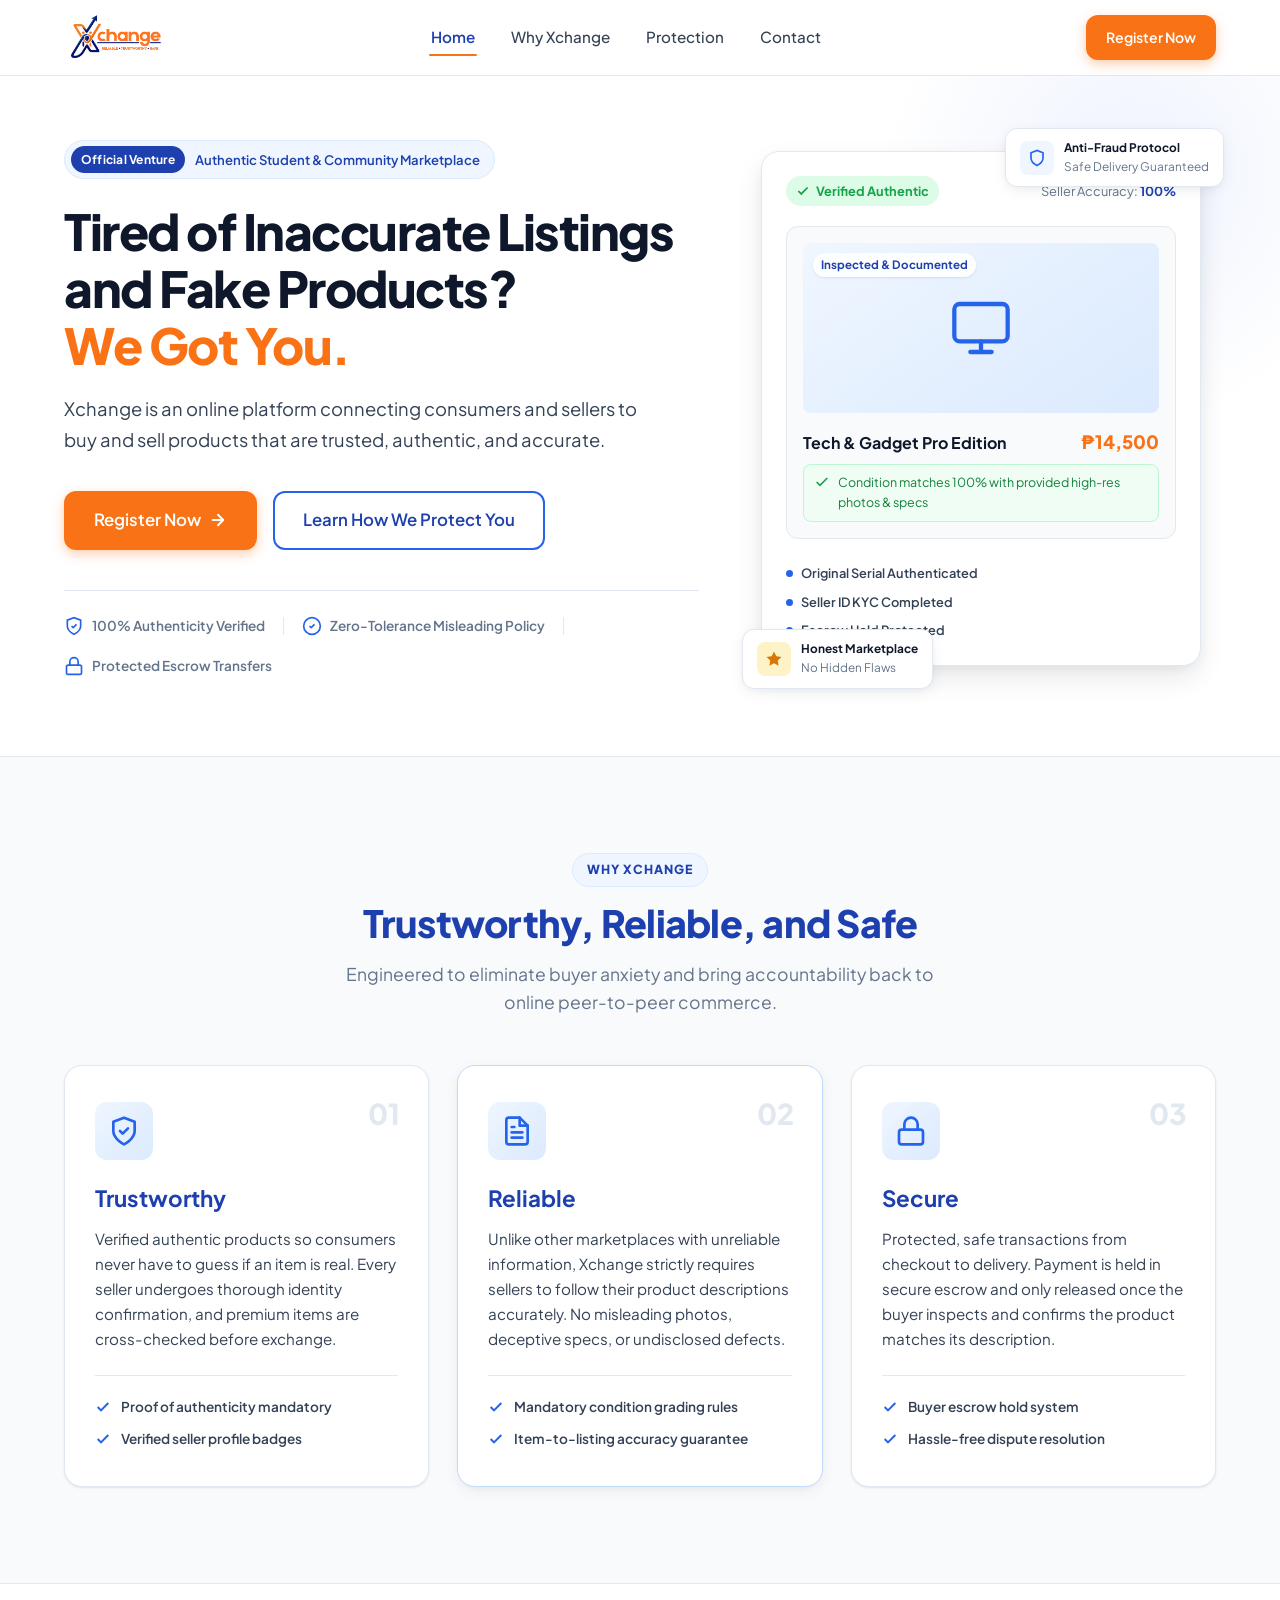
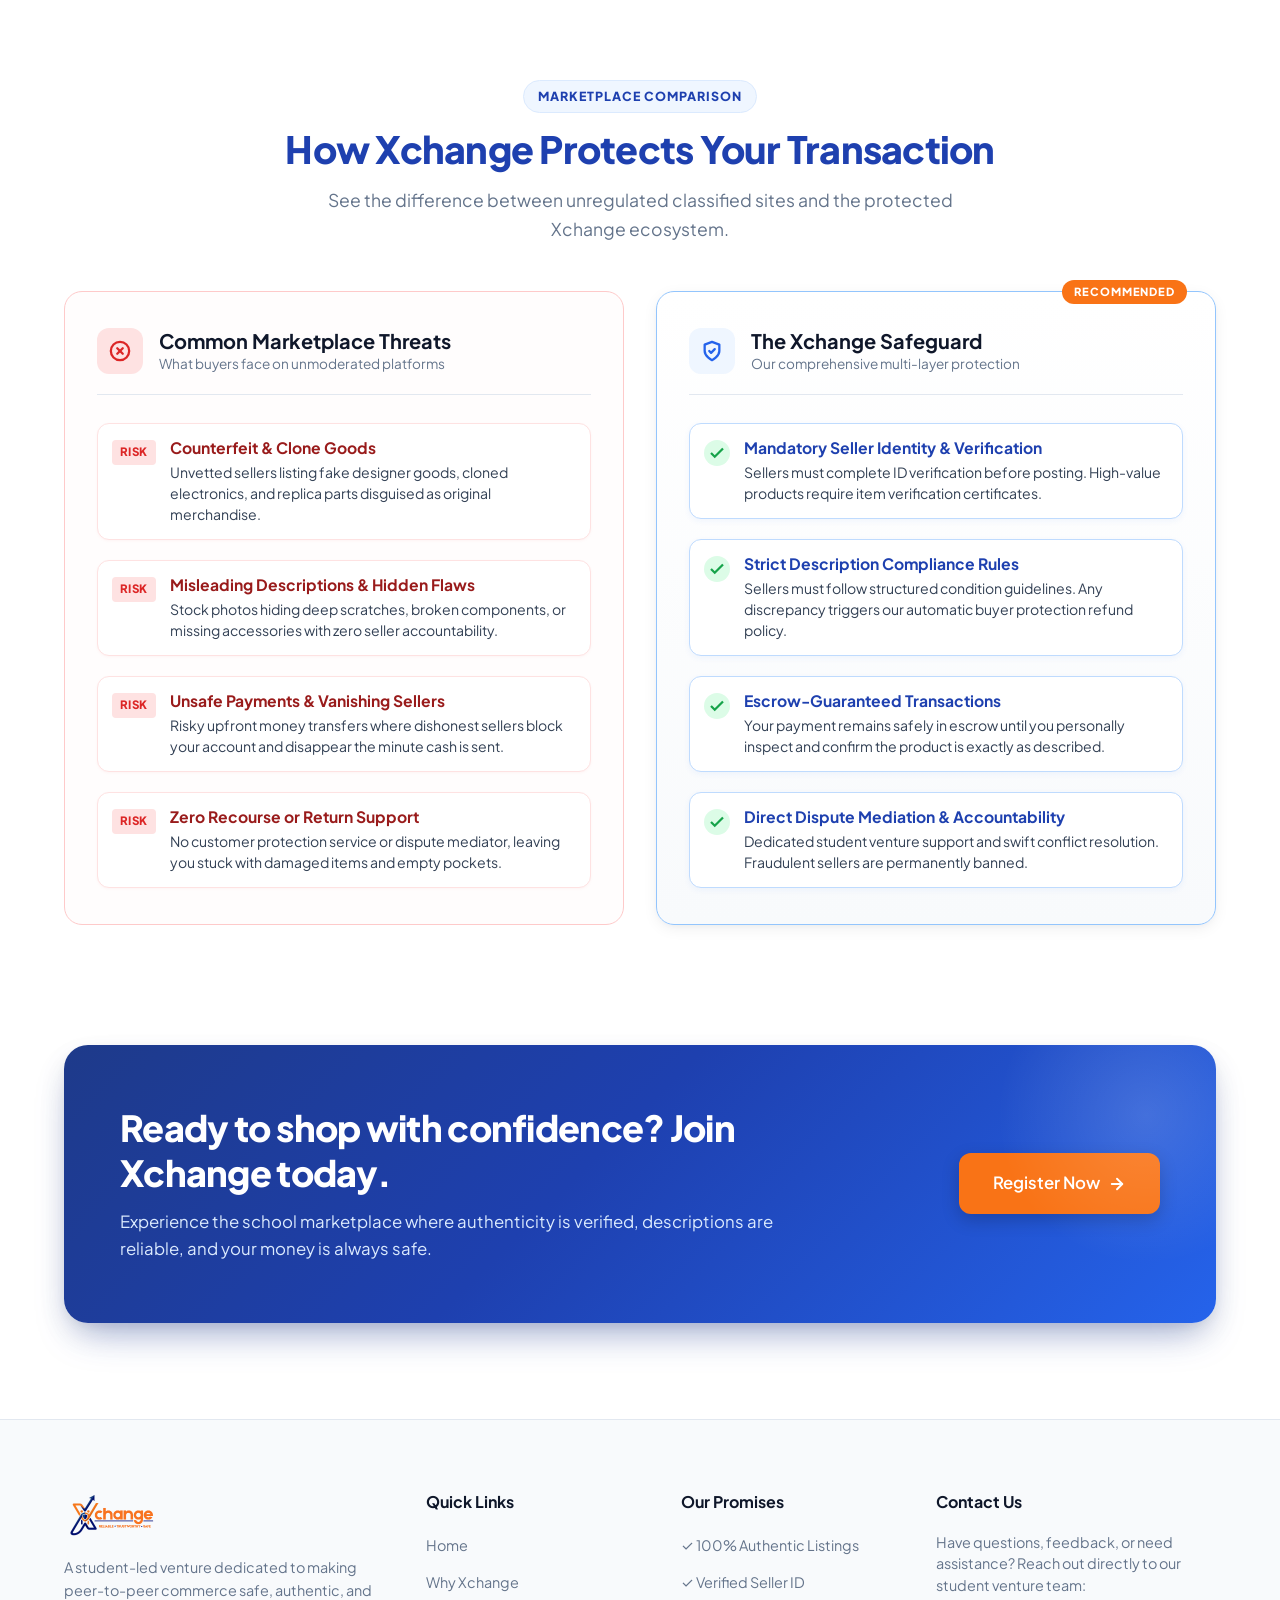
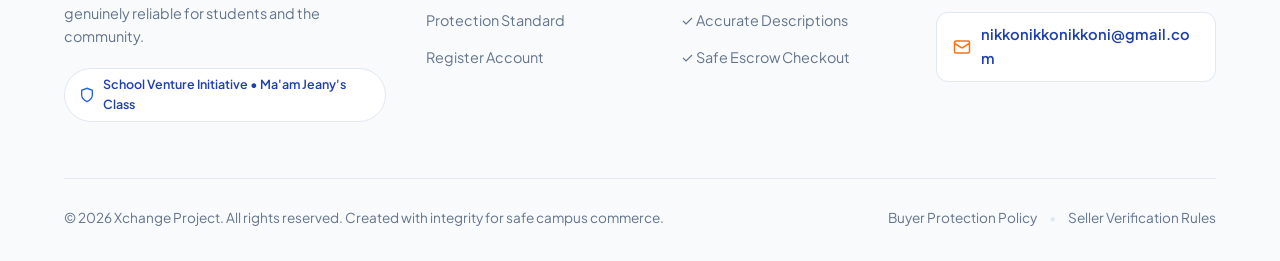
==== commit 6353dd94: "Update index.html safe > secure frfr" ====
--- a/index.html
+++ b/index.html
@@ -212,7 +212,7 @@
       <div class="container">
         <div class="section-header text-center">
           <span class="section-tag">WHY XCHANGE</span>
-          <h2 class="section-title">Trustworthy, Reliable, and Secure</h2>
+          <h2 class="section-title">Trustworthy, Reliable, and Safe</h2>
           <p class="section-subtitle">
             Engineered to eliminate buyer anxiety and bring accountability back to online peer-to-peer commerce.
           </p>
@@ -677,4 +677,4 @@
   <script src="script.js"></script>
 </body>
 
-</html>+</html>
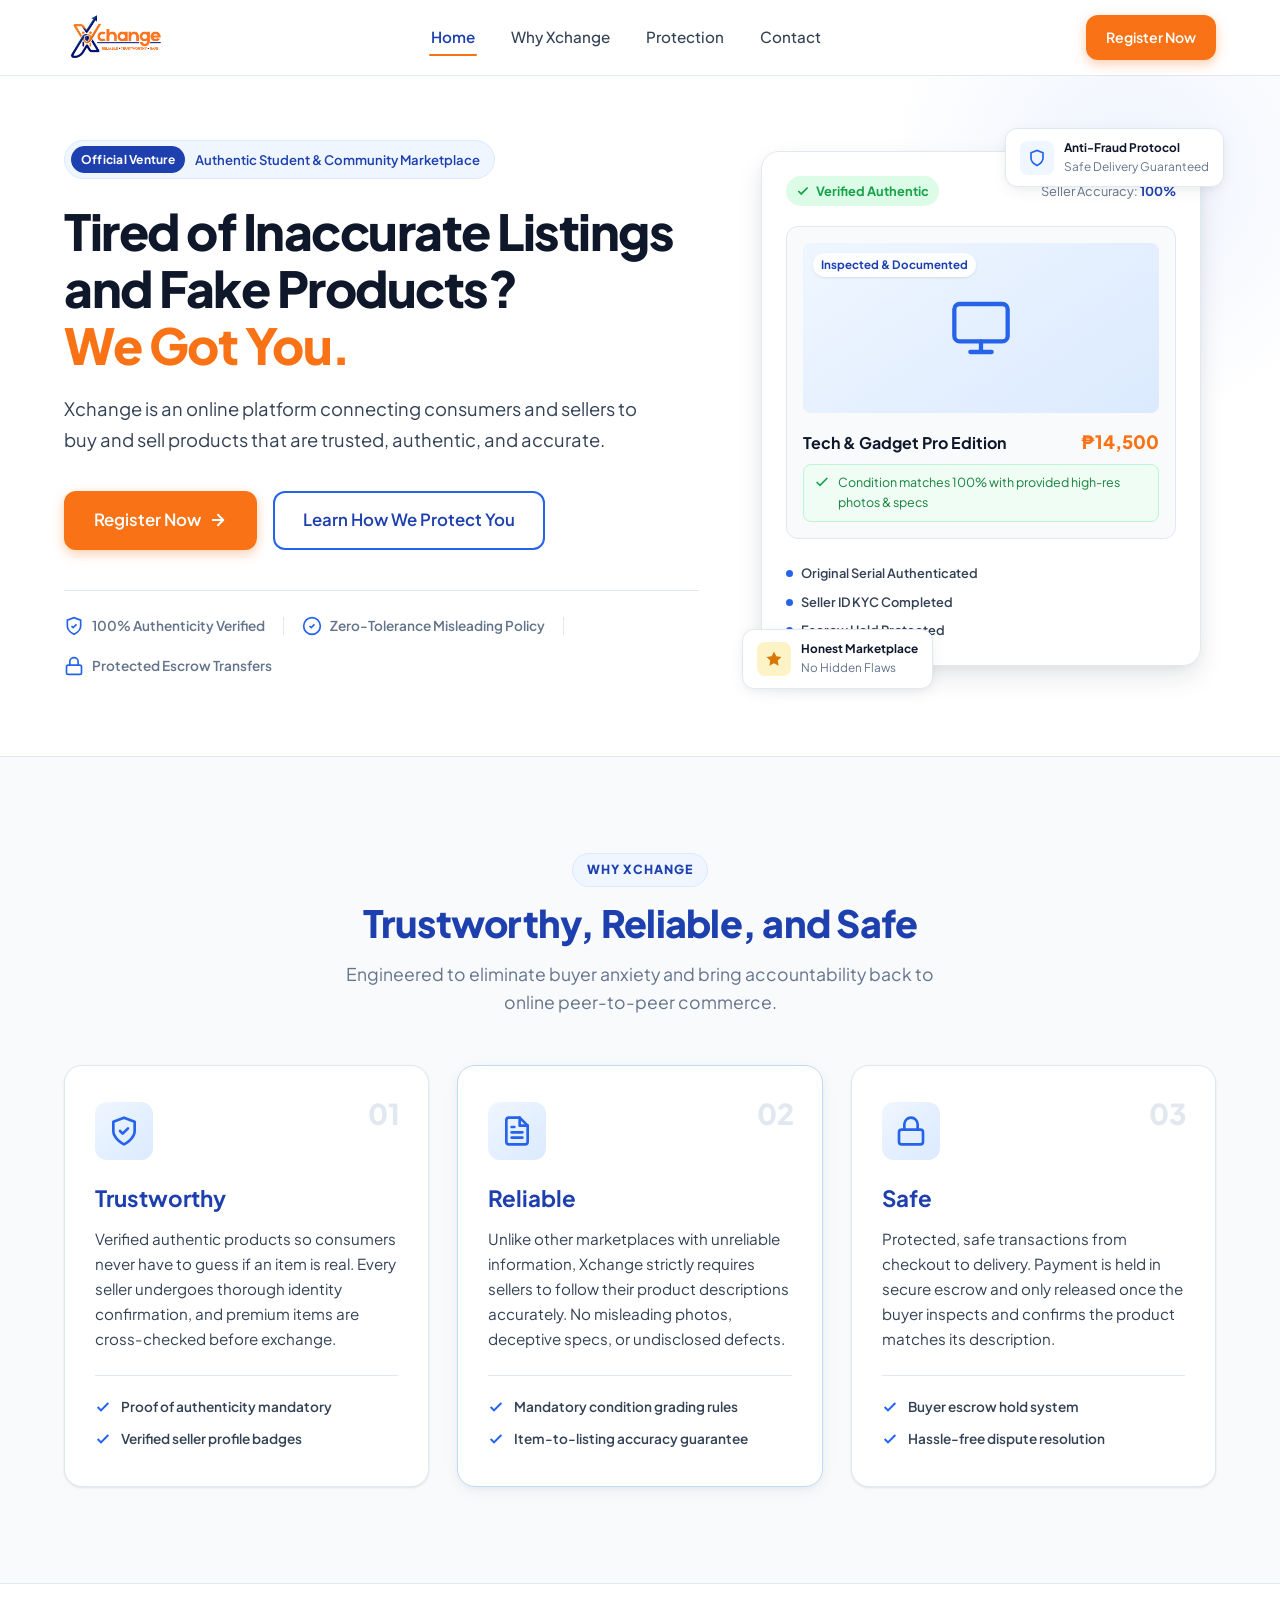
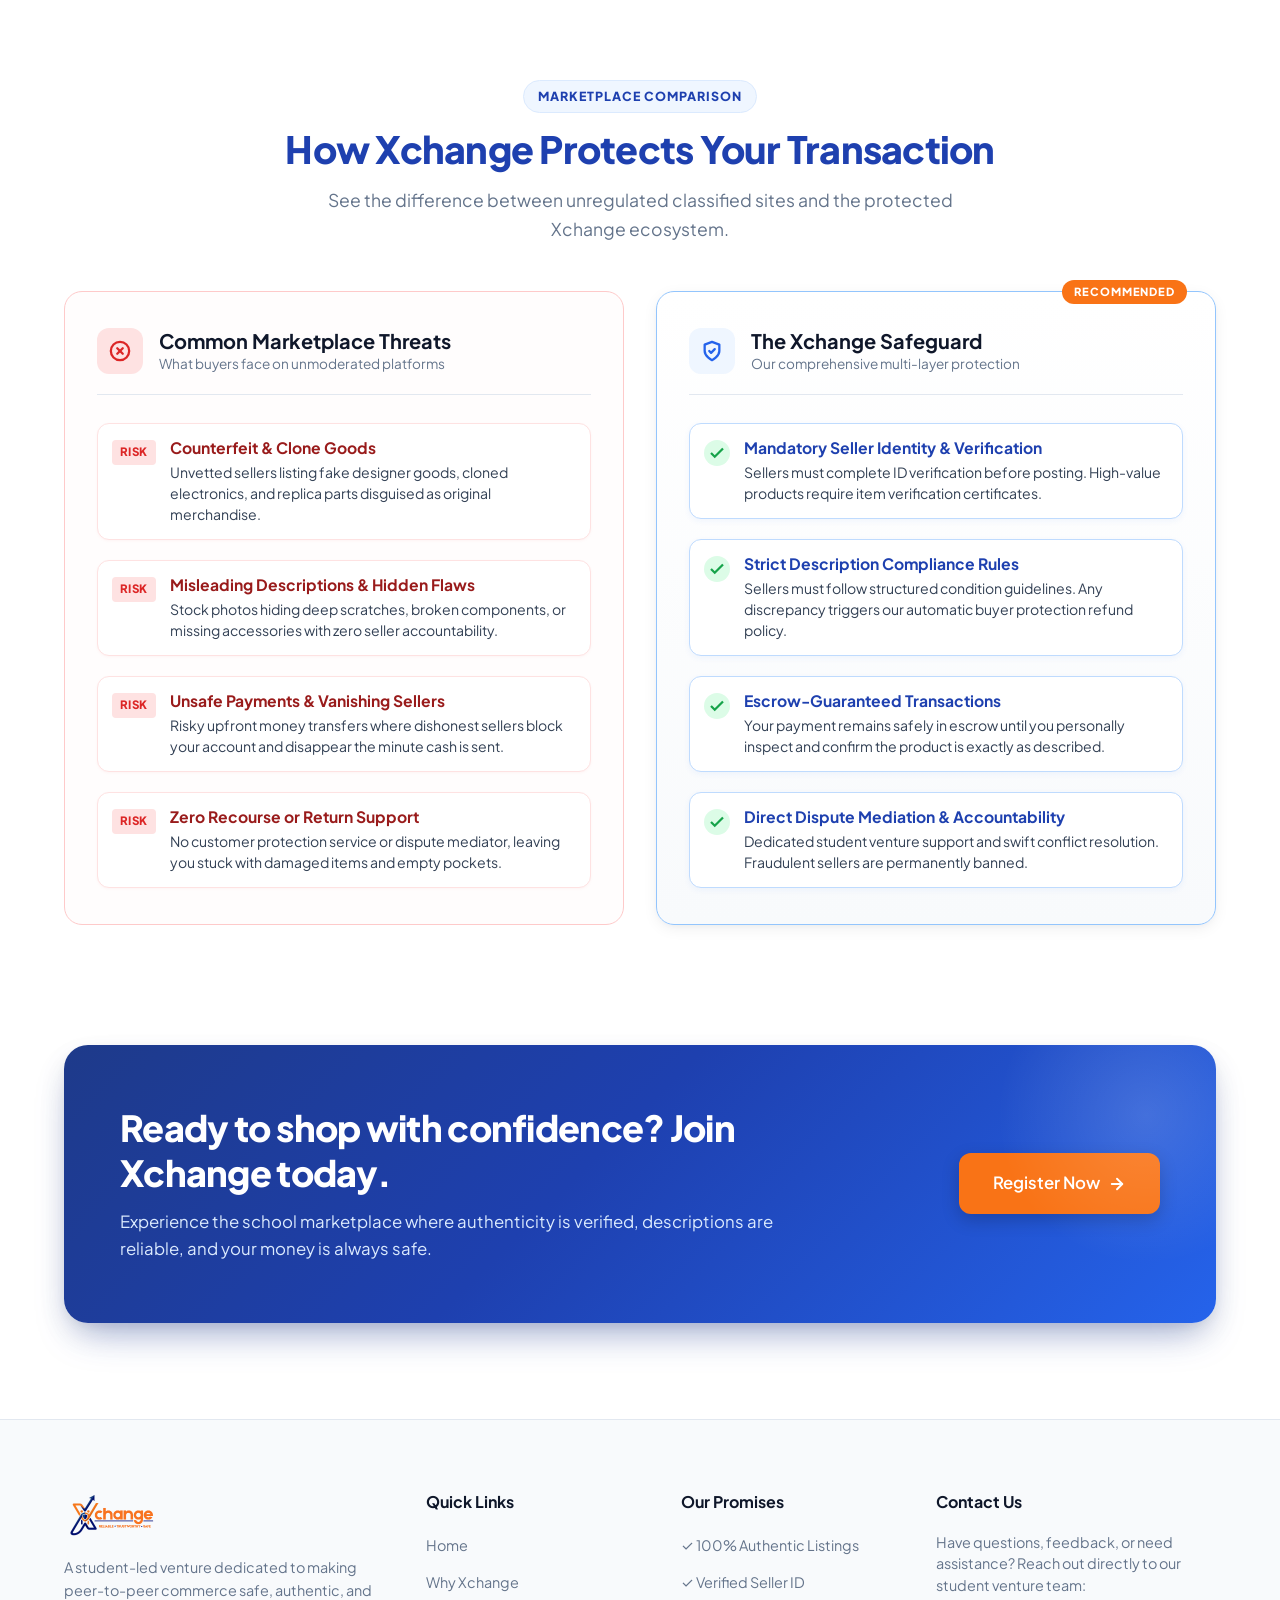
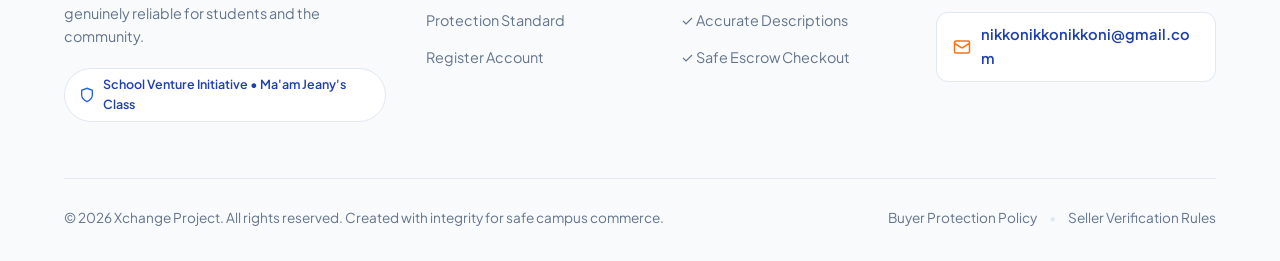
==== commit a26ca134: "Update index.html secure to safe part two" ====
--- a/index.html
+++ b/index.html
@@ -294,7 +294,7 @@
               </svg>
             </div>
             <span class="value-number">03</span>
-            <h3 class="value-title">Secure</h3>
+            <h3 class="value-title">Safe</h3>
             <p class="value-description">
               Protected, safe transactions from checkout to delivery. Payment is held in secure escrow and only released
               once the buyer inspects and confirms the product matches its description.
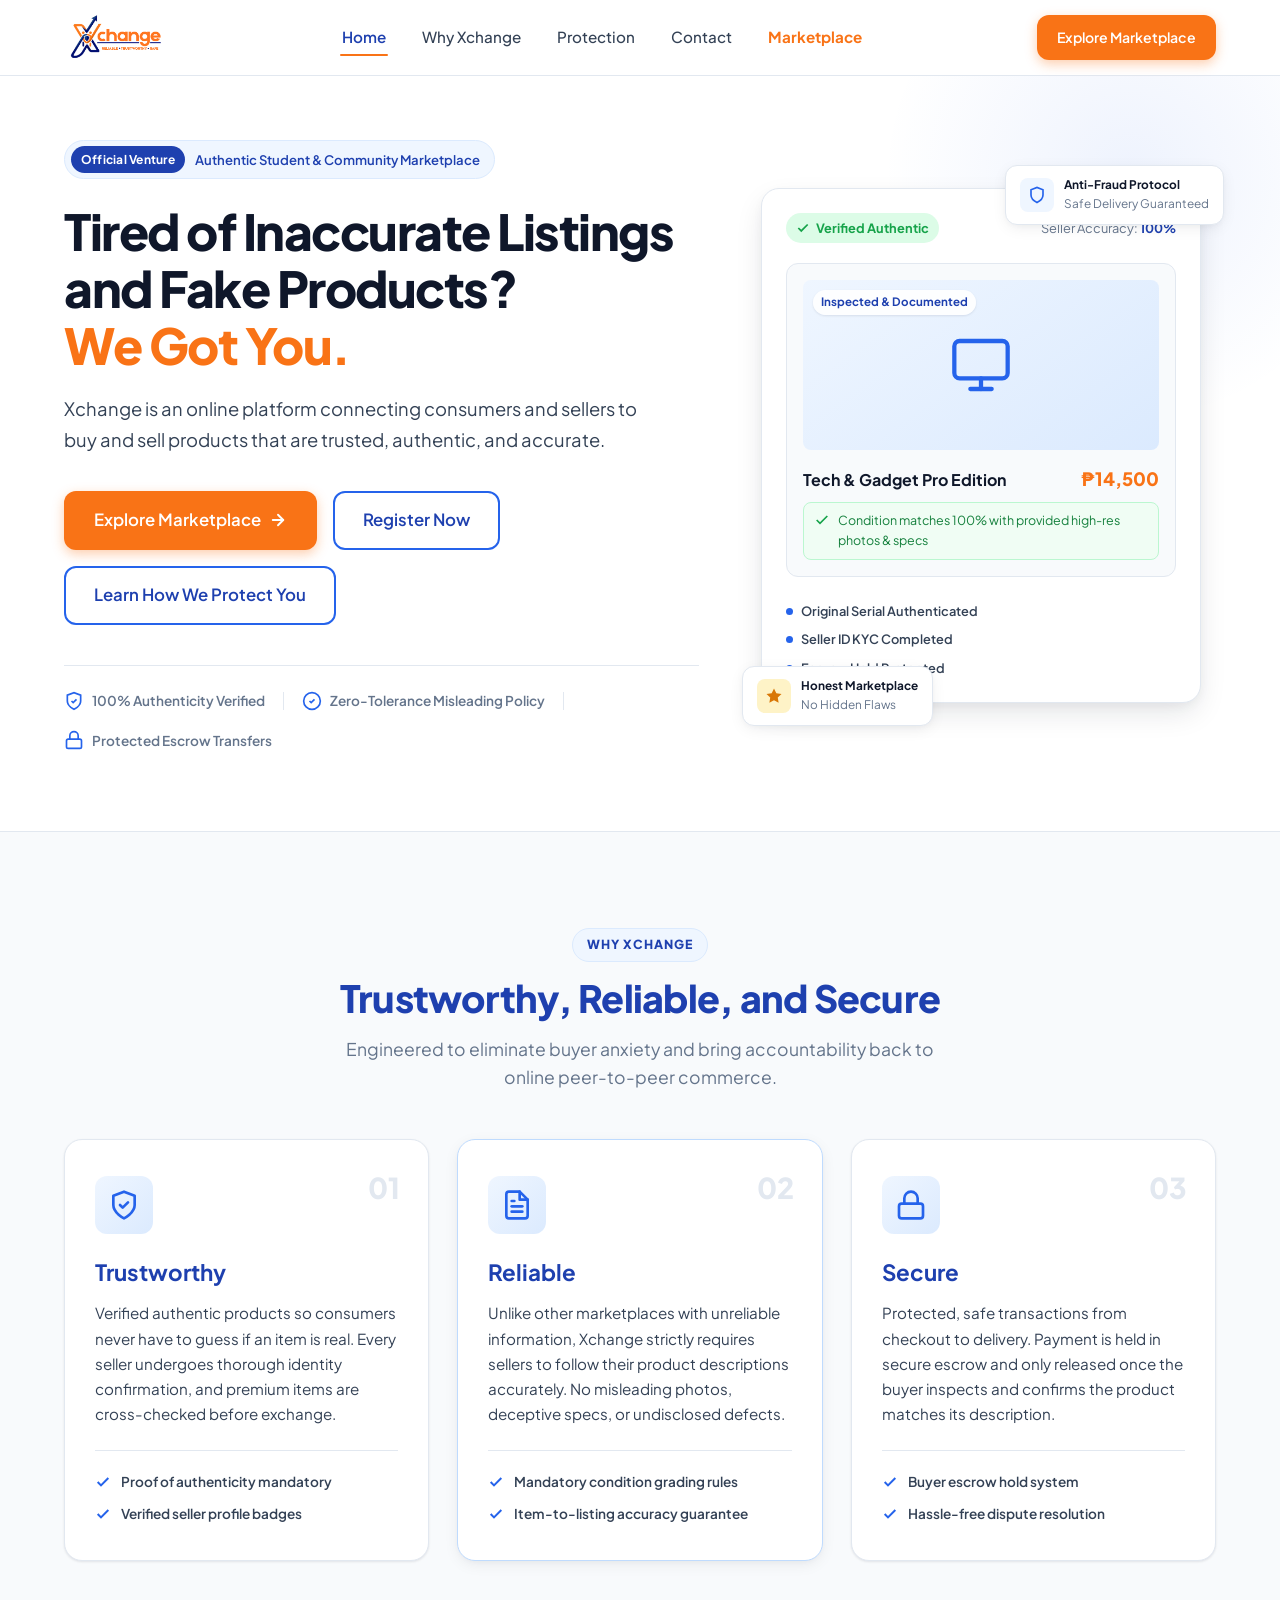
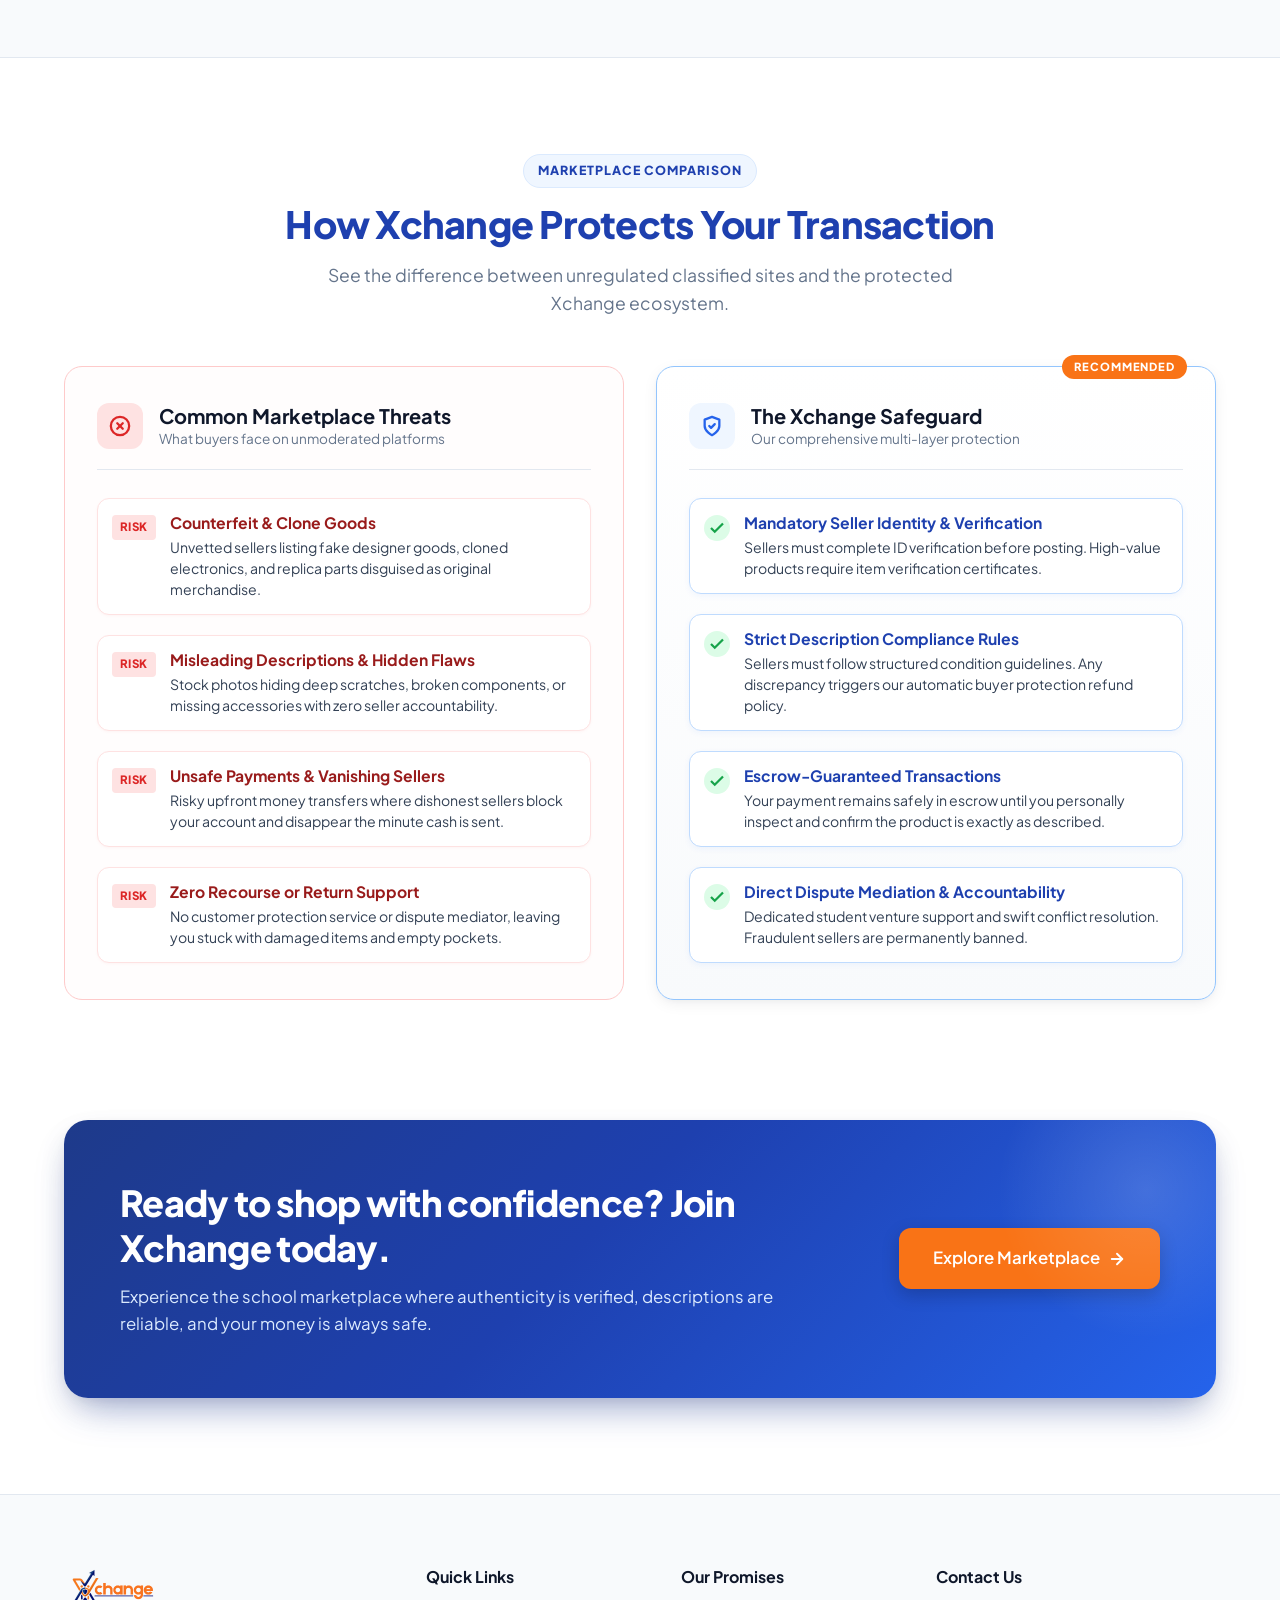
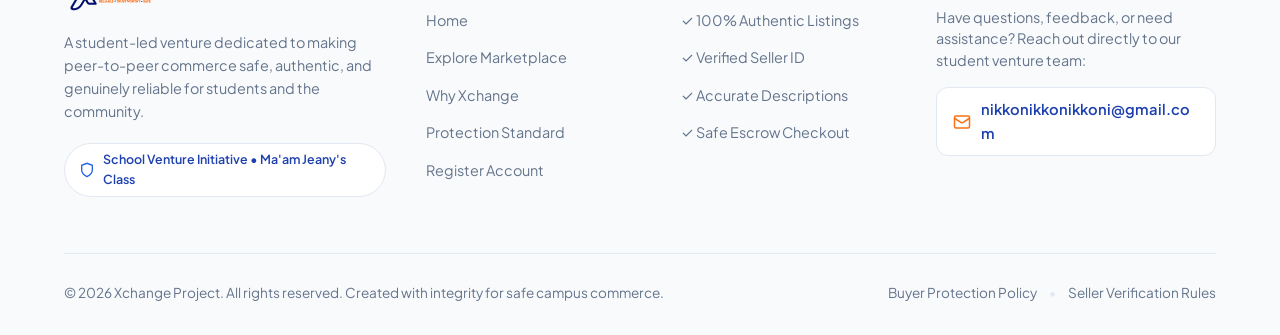
==== commit 6b0d0c7a: "feat: add full-featured marketplace store page and script integration" ====
--- a/index.html
+++ b/index.html
@@ -35,11 +35,12 @@
         <a href="#why-xchange" class="nav-link">Why Xchange</a>
         <a href="#protection" class="nav-link">Protection</a>
         <a href="#contact" class="nav-link">Contact</a>
+        <a href="shop.html" class="nav-link nav-link-highlight">Marketplace</a>
       </nav>
 
       <!-- Nav CTA & Mobile Hamburger -->
       <div class="nav-actions">
-        <button type="button" class="btn btn-primary btn-nav-cta btn-register">Register Now</button>
+        <a href="shop.html" class="btn btn-primary btn-nav-cta">Explore Marketplace</a>
         <button type="button" class="mobile-toggle" id="mobile-toggle" aria-label="Toggle navigation menu"
           aria-expanded="false" aria-controls="nav-menu">
           <span class="hamburger-bar"></span>
@@ -74,13 +75,16 @@
           </p>
 
           <div class="hero-cta-group">
-            <button type="button" class="btn btn-primary btn-lg btn-register">
-              <span>Register Now</span>
+            <a href="shop.html" class="btn btn-primary btn-lg">
+              <span>Explore Marketplace</span>
               <svg class="icon-arrow" width="18" height="18" viewBox="0 0 24 24" fill="none" stroke="currentColor"
                 stroke-width="2.5" stroke-linecap="round" stroke-linejoin="round">
                 <line x1="5" y1="12" x2="19" y2="12"></line>
                 <polyline points="12 5 19 12 12 19"></polyline>
               </svg>
+            </a>
+            <button type="button" class="btn btn-outline btn-lg btn-register">
+              <span>Register Now</span>
             </button>
             <a href="#protection" class="btn btn-outline btn-lg">
               <span>Learn How We Protect You</span>
@@ -212,7 +216,7 @@
       <div class="container">
         <div class="section-header text-center">
           <span class="section-tag">WHY XCHANGE</span>
-          <h2 class="section-title">Trustworthy, Reliable, and Safe</h2>
+          <h2 class="section-title">Trustworthy, Reliable, and Secure</h2>
           <p class="section-subtitle">
             Engineered to eliminate buyer anxiety and bring accountability back to online peer-to-peer commerce.
           </p>
@@ -294,7 +298,7 @@
               </svg>
             </div>
             <span class="value-number">03</span>
-            <h3 class="value-title">Safe</h3>
+            <h3 class="value-title">Secure</h3>
             <p class="value-description">
               Protected, safe transactions from checkout to delivery. Payment is held in secure escrow and only released
               once the buyer inspects and confirms the product matches its description.
@@ -472,14 +476,14 @@
             </p>
           </div>
           <div class="cta-banner-action">
-            <button type="button" class="btn btn-primary btn-banner btn-register">
-              <span>Register Now</span>
+            <a href="shop.html" class="btn btn-primary btn-banner">
+              <span>Explore Marketplace</span>
               <svg width="18" height="18" viewBox="0 0 24 24" fill="none" stroke="currentColor" stroke-width="2.5"
                 stroke-linecap="round" stroke-linejoin="round">
                 <line x1="5" y1="12" x2="19" y2="12"></line>
                 <polyline points="12 5 19 12 12 19"></polyline>
               </svg>
-            </button>
+            </a>
           </div>
         </div>
       </div>
@@ -512,6 +516,7 @@
           <h4 class="footer-heading">Quick Links</h4>
           <ul class="footer-links">
             <li><a href="#home">Home</a></li>
+            <li><a href="shop.html">Explore Marketplace</a></li>
             <li><a href="#why-xchange">Why Xchange</a></li>
             <li><a href="#protection">Protection Standard</a></li>
             <li><a href="#register" class="btn-register">Register Account</a></li>
@@ -677,4 +682,4 @@
   <script src="script.js"></script>
 </body>
 
-</html>
+</html>
--- a/styles.css
+++ b/styles.css
@@ -352,6 +352,15 @@
   height: 2px;
   background-color: var(--color-brand-orange);
   border-radius: var(--radius-full);
+}
+
+.nav-link.nav-link-highlight {
+  color: var(--color-brand-orange);
+  font-weight: 700;
+}
+
+.nav-link.nav-link-highlight:hover {
+  color: var(--color-brand-orange-hover);
 }
 
 .nav-actions {
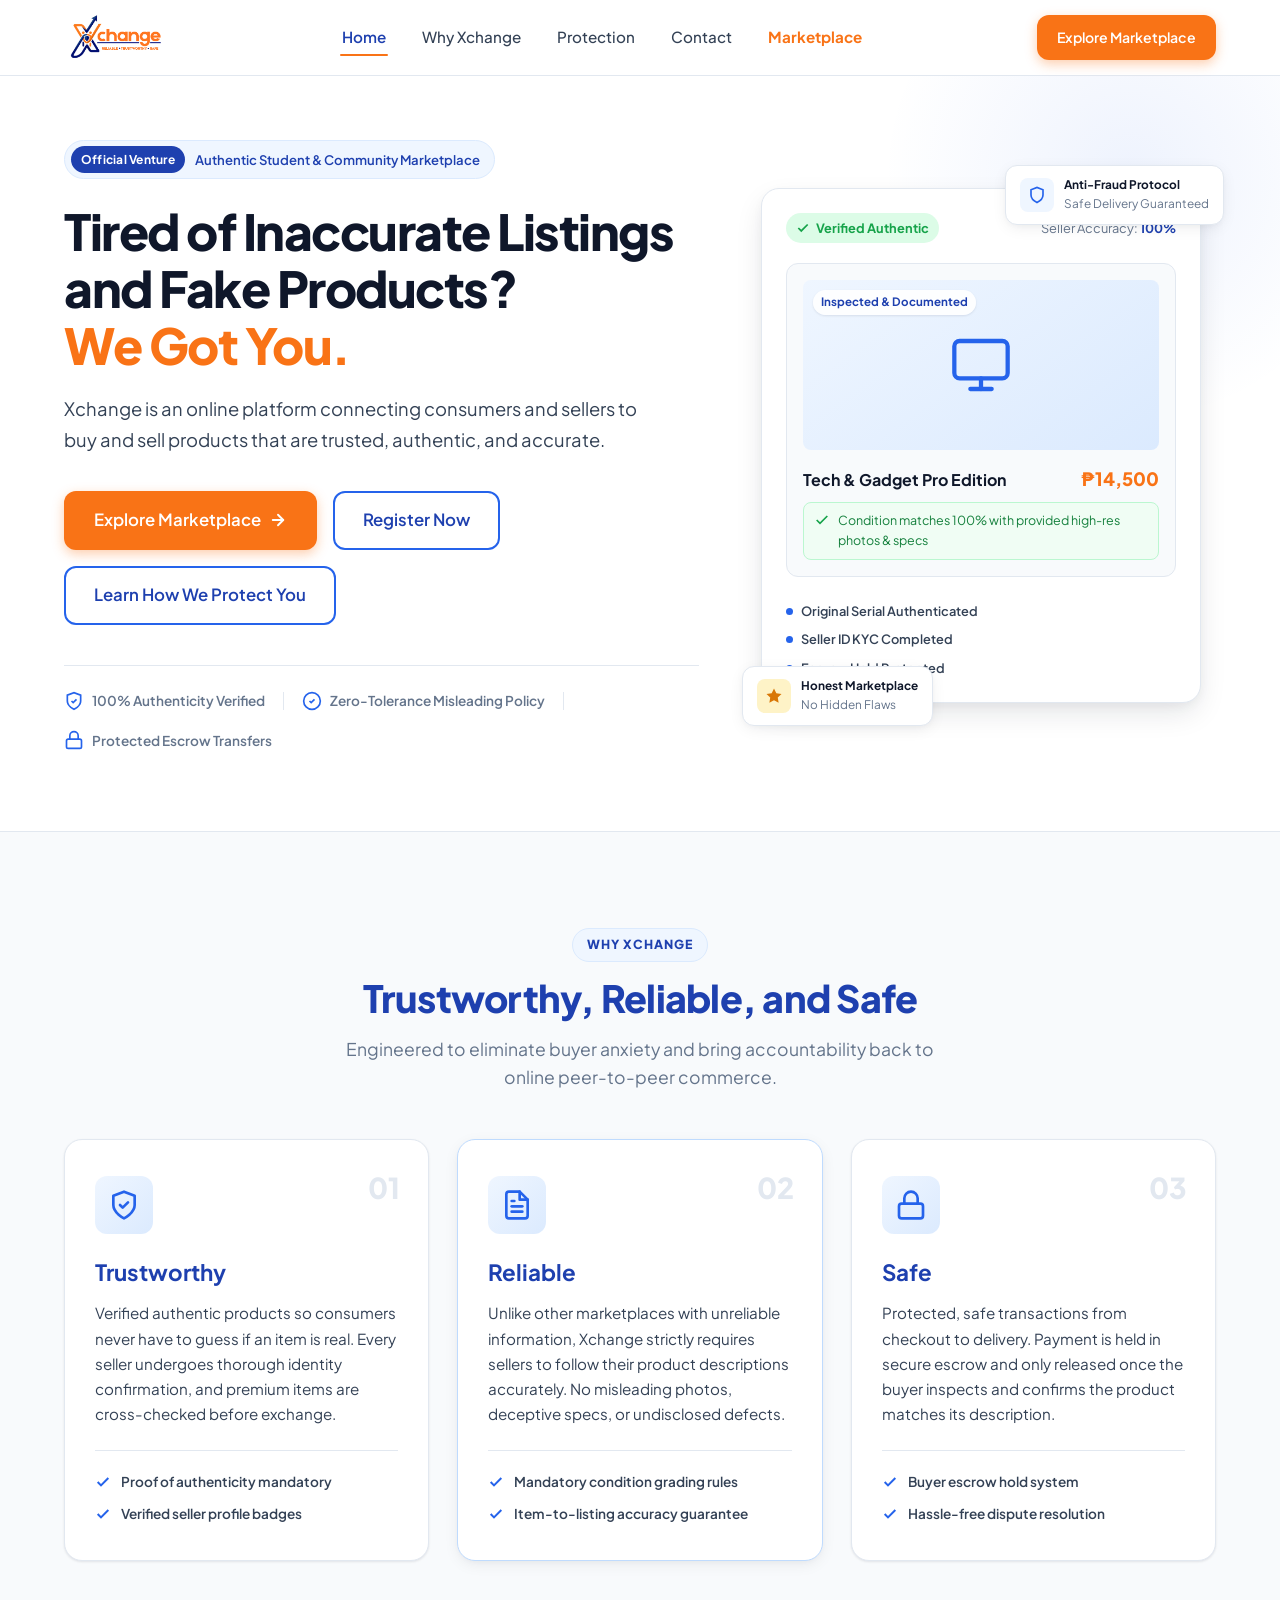
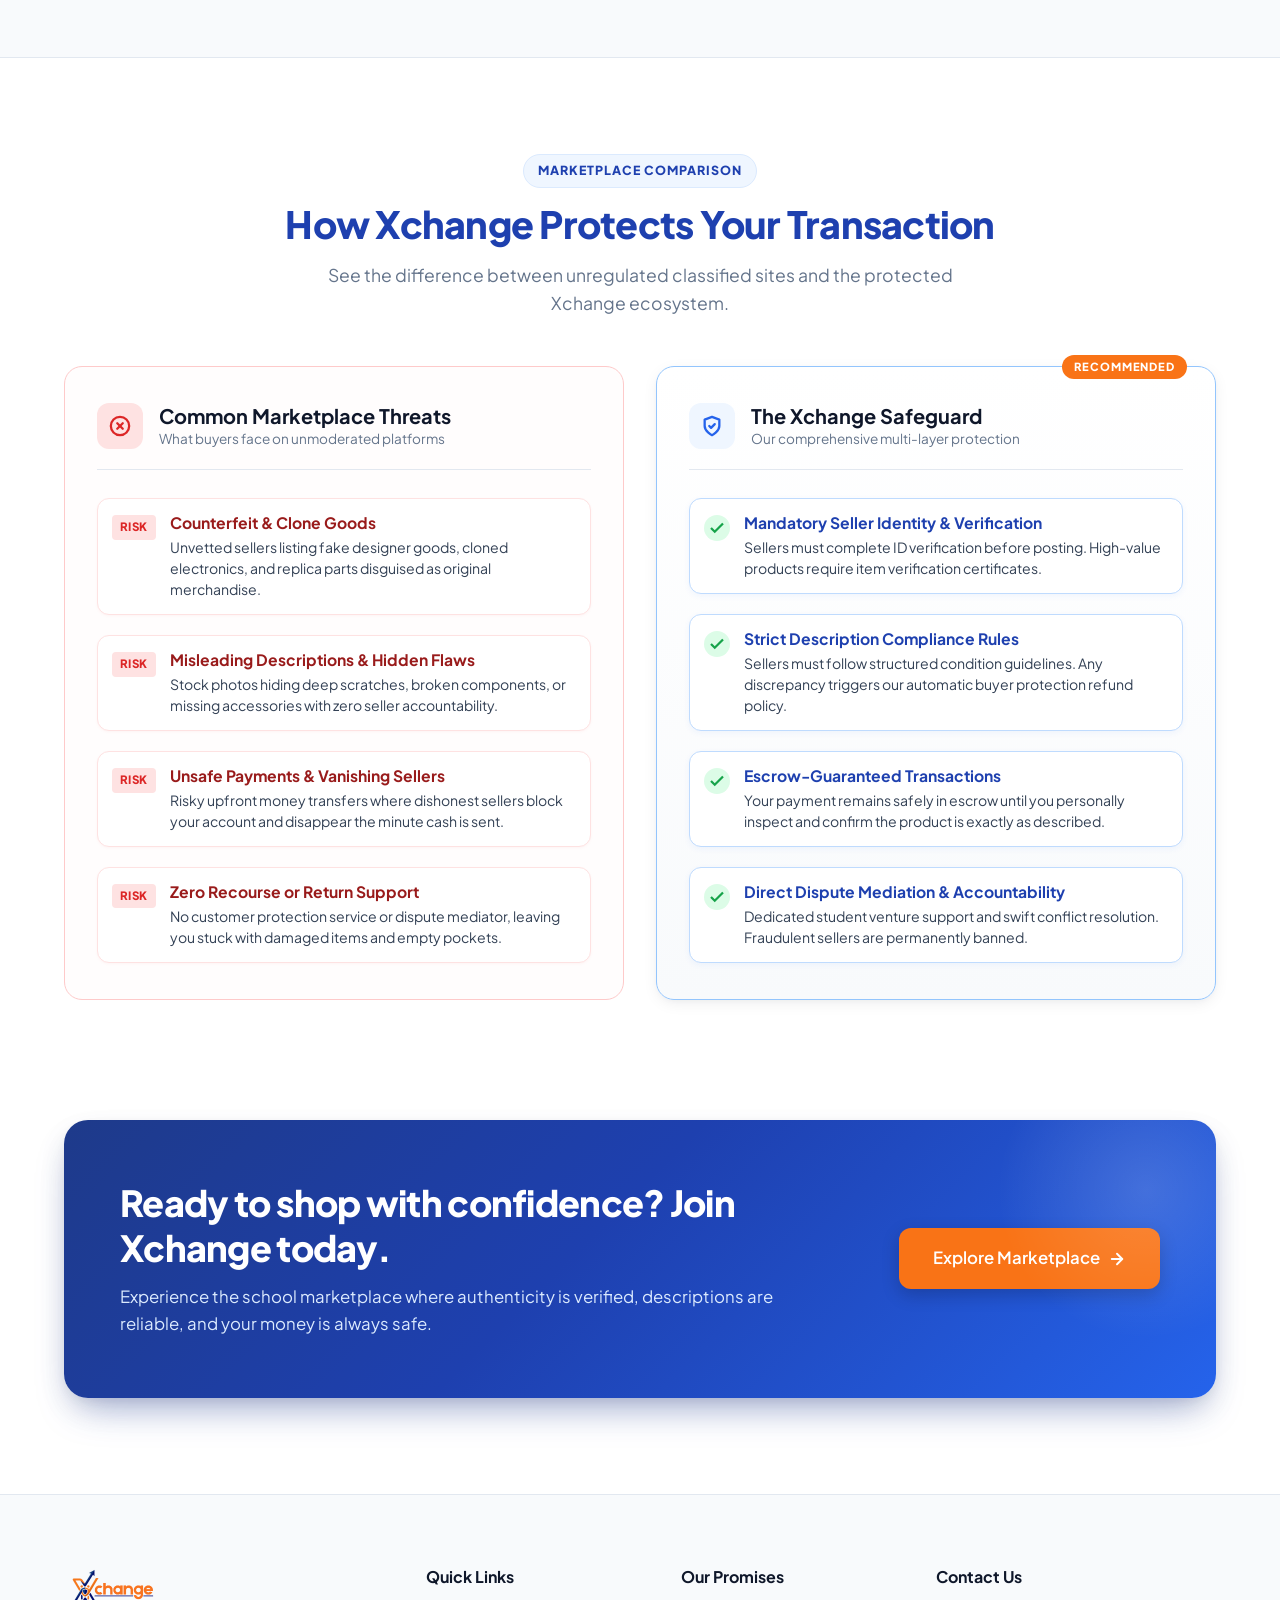
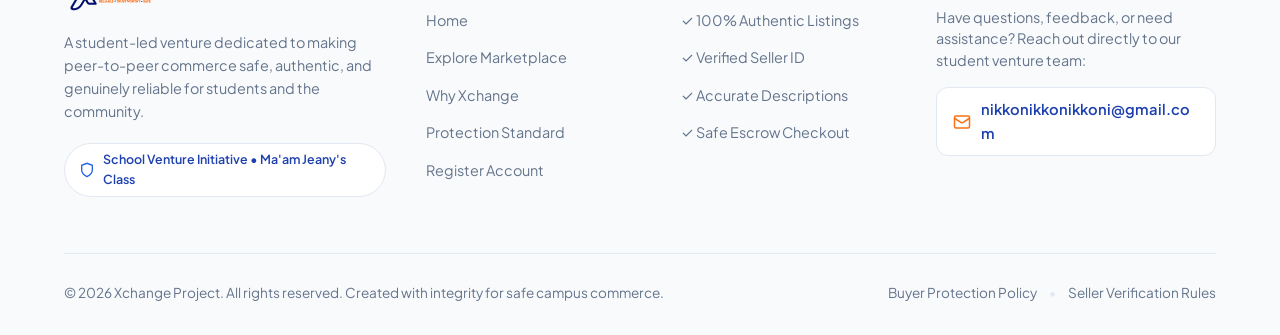
==== commit c360d1f4: "Merge branch 'main' of https://github.com/edgarallen13/Xchange" ====
--- a/index.html
+++ b/index.html
@@ -216,7 +216,7 @@
       <div class="container">
         <div class="section-header text-center">
           <span class="section-tag">WHY XCHANGE</span>
-          <h2 class="section-title">Trustworthy, Reliable, and Secure</h2>
+          <h2 class="section-title">Trustworthy, Reliable, and Safe</h2>
           <p class="section-subtitle">
             Engineered to eliminate buyer anxiety and bring accountability back to online peer-to-peer commerce.
           </p>
@@ -298,7 +298,7 @@
               </svg>
             </div>
             <span class="value-number">03</span>
-            <h3 class="value-title">Secure</h3>
+            <h3 class="value-title">Safe</h3>
             <p class="value-description">
               Protected, safe transactions from checkout to delivery. Payment is held in secure escrow and only released
               once the buyer inspects and confirms the product matches its description.
@@ -682,4 +682,4 @@
   <script src="script.js"></script>
 </body>
 
-</html>+</html>
